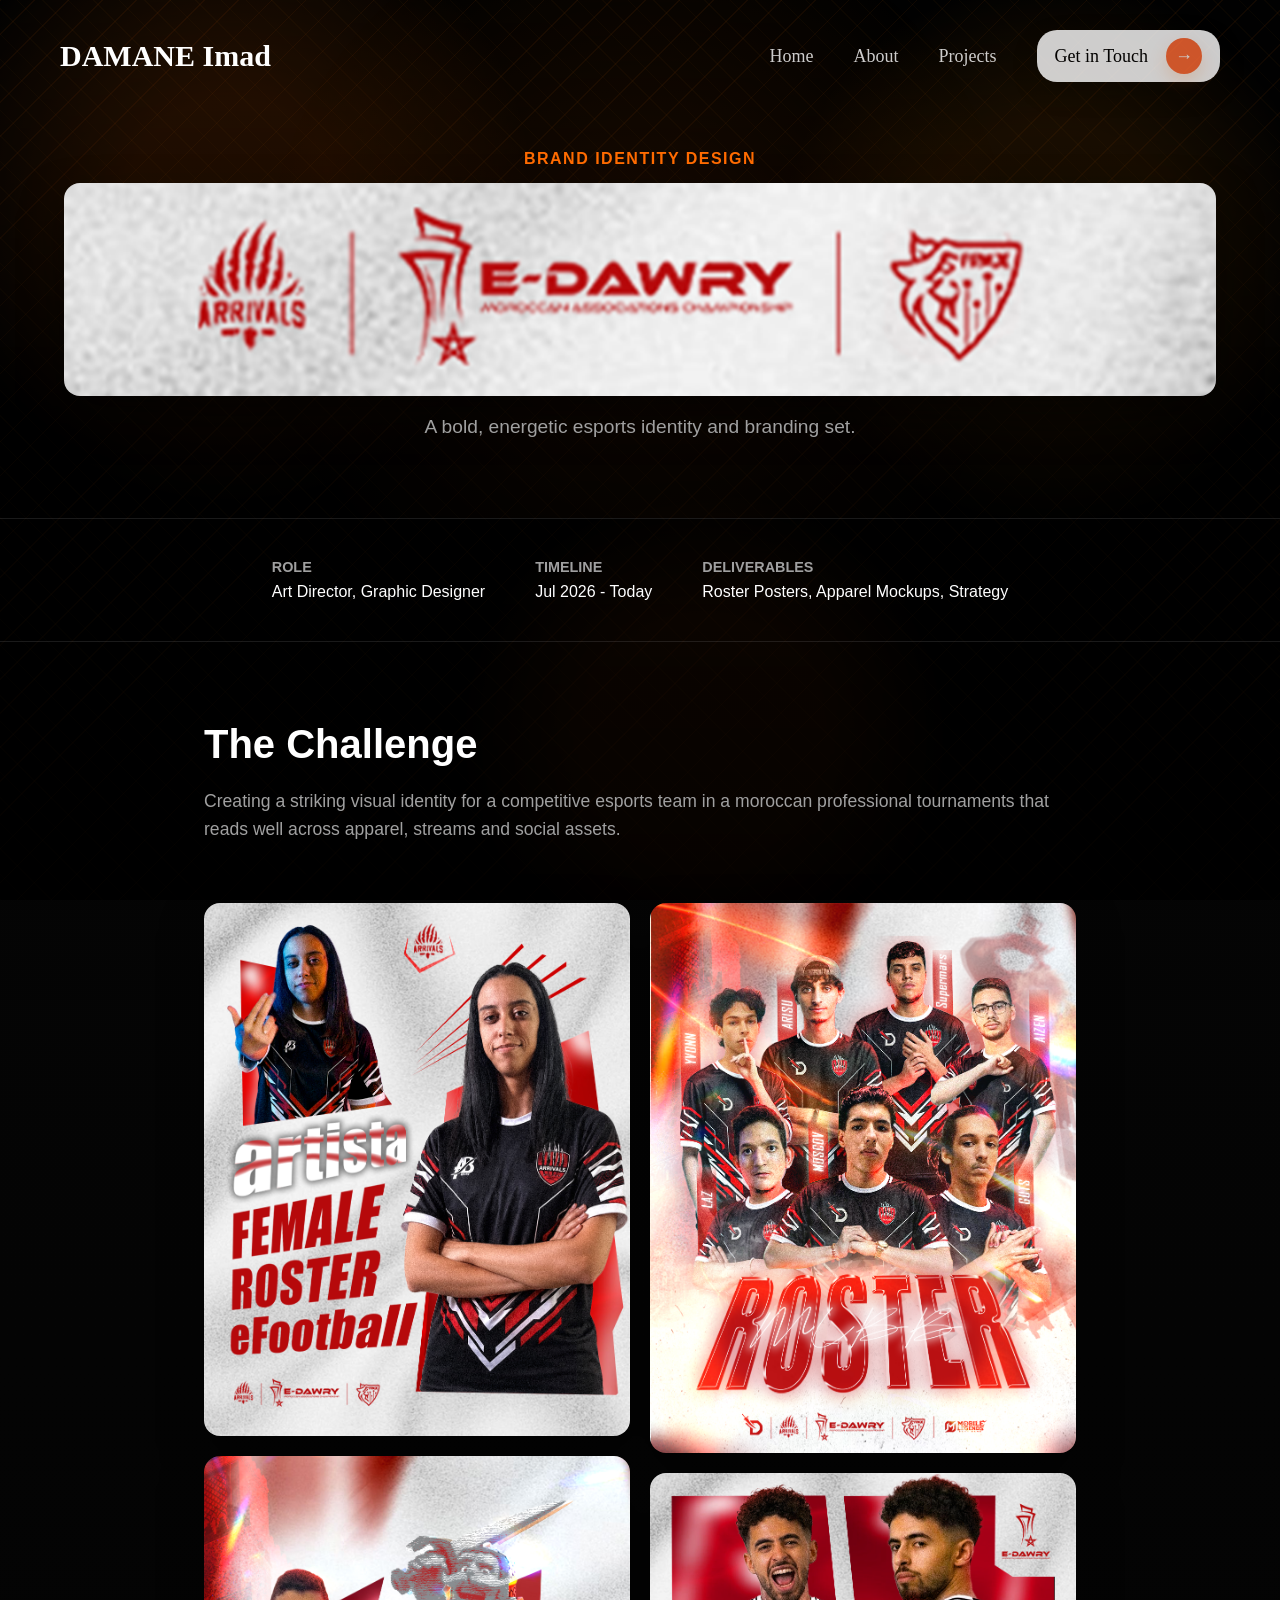
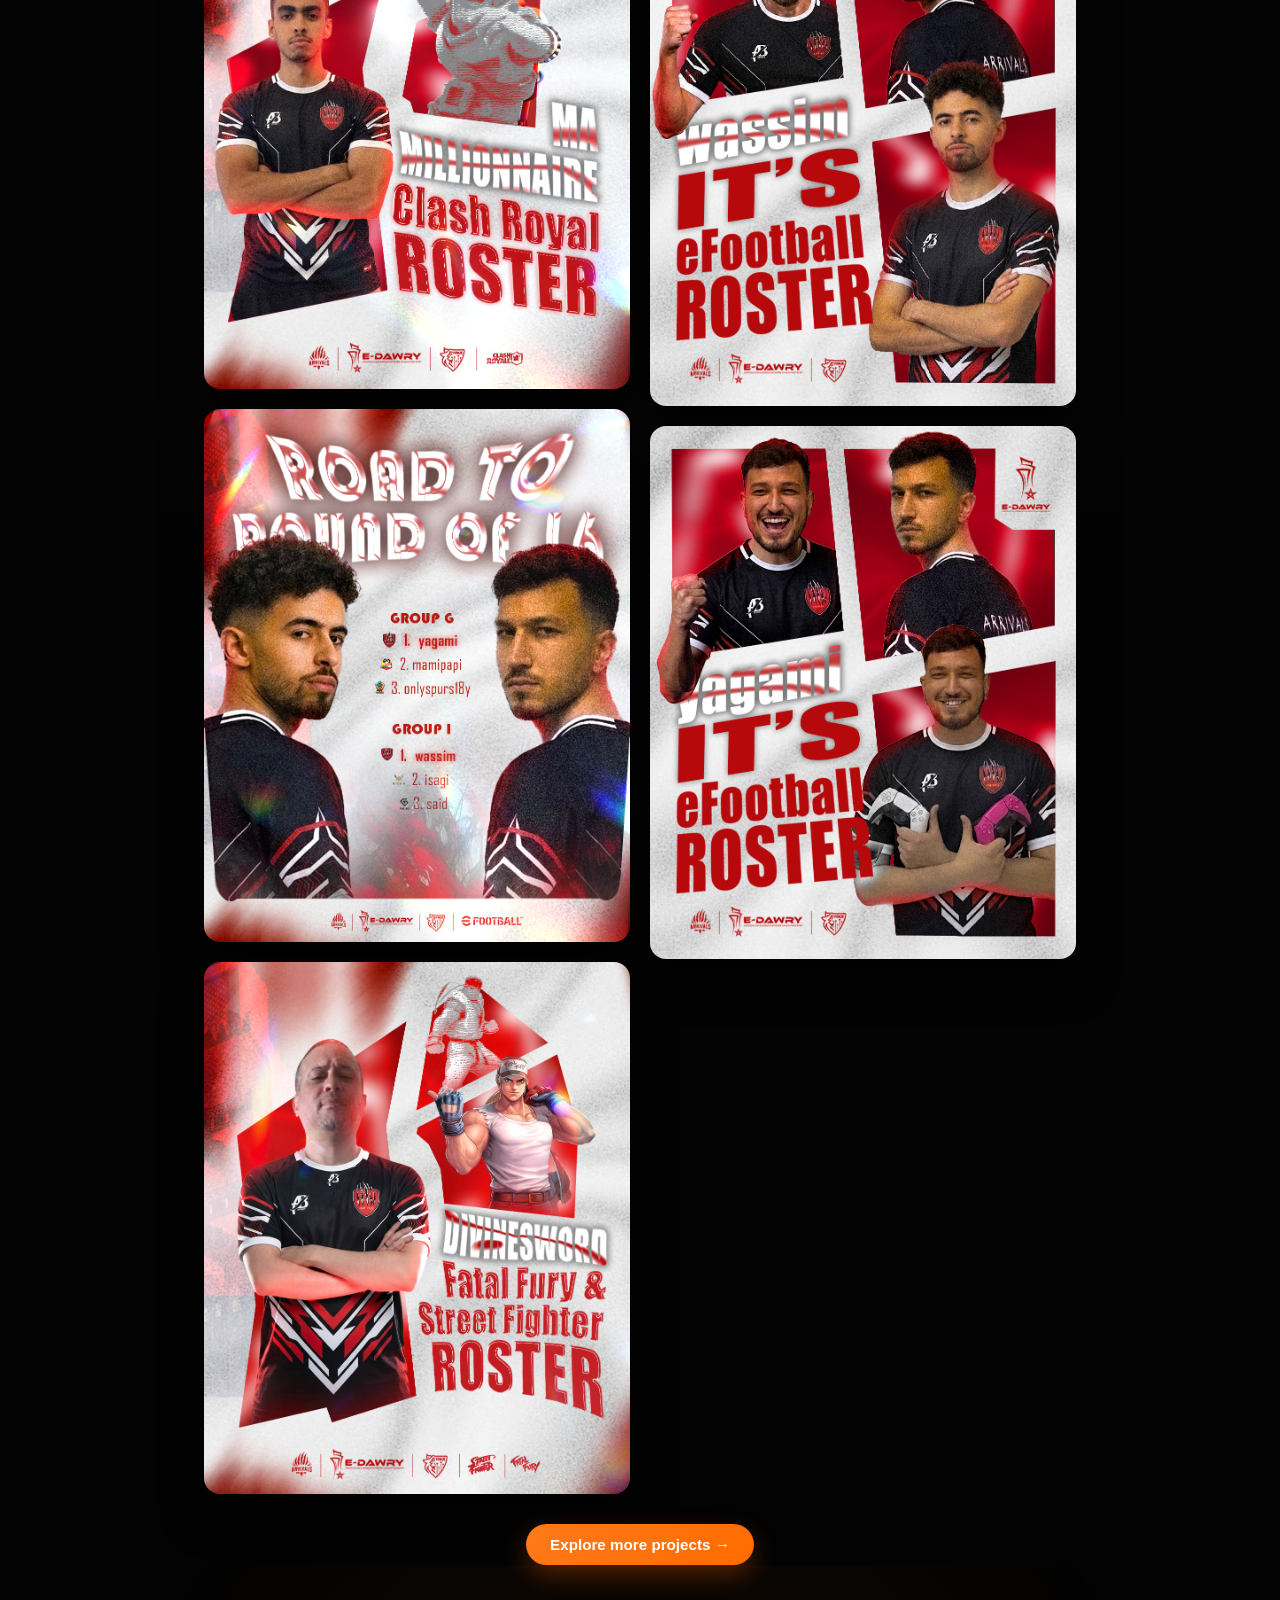
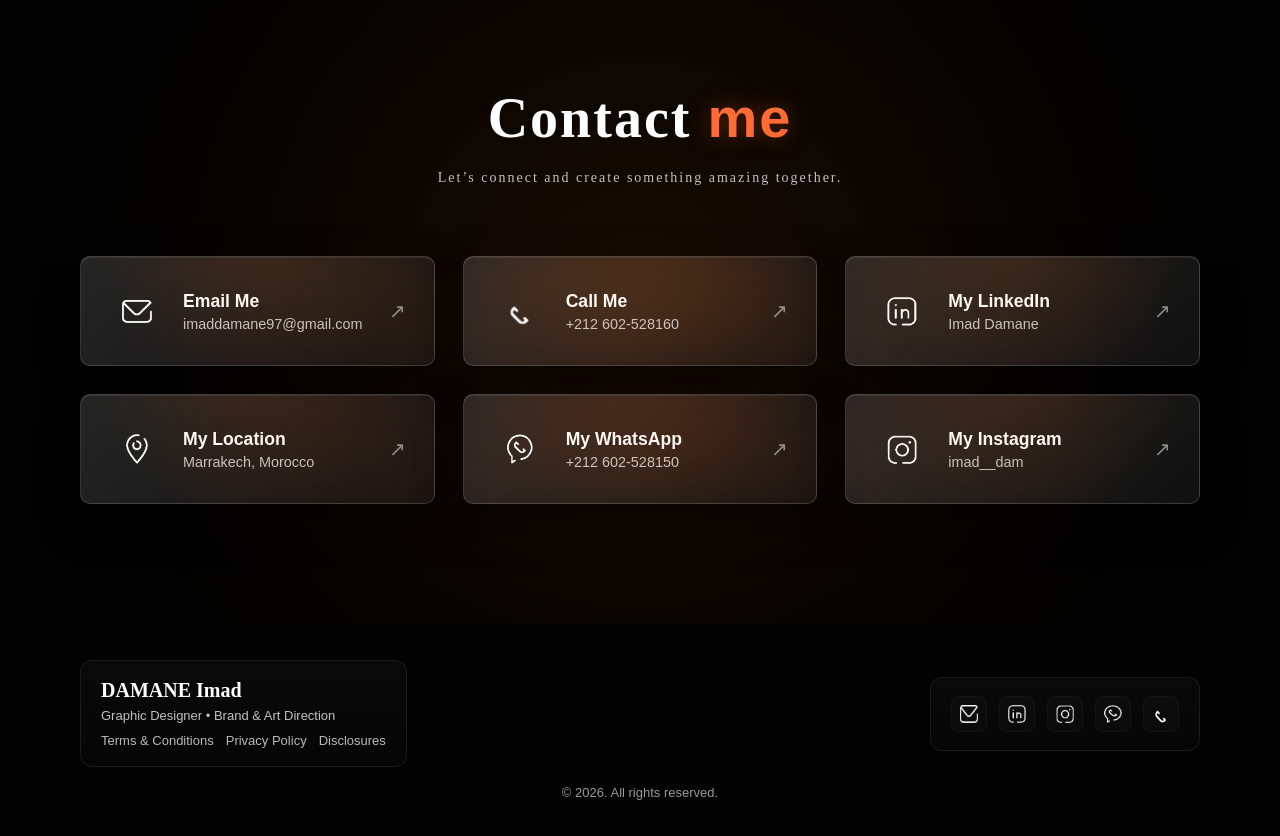
==== arrivals_page.html @ 2c5a3f67 "First commit" ====
<!DOCTYPE html>
<html lang="en">
<head>
    <meta charset="UTF-8">
    <meta name="viewport" content="width=device-width, initial-scale=1.0">
    <title>Arrivals | Portfolio</title>
    <link rel="stylesheet" href="style.css">
    <link rel="stylesheet" href="projects_style.css">
    <style>
        .hidden { display: none; }
        .image-grid-footer { text-align: center; margin-top: 24px; }
        .show-more-btn { display: none; margin: 0 auto; padding: 12px 20px; border-radius: 8px; background: var(--accent, #111); color: #fff; border: none; cursor: pointer; font-weight: 700; }
        .show-more-btn:focus { outline: 2px solid rgba(255,255,255,0.15); }
    </style>
</head>
<body class="project-page">

    <header>
        <h1>DAMANE Imad</h1>
        <nav>
            <ul>
                <li><a href="index.html">Home</a></li>
                <li><a href="index.html#about">About</a></li>
                <li><a href="index.html#projects">Projects</a></li>
                <li><a href="index.html#contact" class="btn-get">Get in Touch</a></li>
            </ul>
        </nav>
    </header>

    <section class="project-hero">
        <div class="glow-bg"></div>
        <div class="project-hero-content">
            <p class="accent-text">Brand Identity Design</p>
            <img src="images/prjcts heads/arrivals head.png" alt="Arrivals" class="project-img full-width project-hero-image">
            <p class="project-subtitle">A bold, energetic esports identity and branding set.</p>
    </section>

    <section class="project-details">
        <div class="detail-column">
            <h3>Role</h3>
            <p>Art Director, Graphic Designer</p>
        </div>
        <div class="detail-column">
            <h3>Timeline</h3>
            <p>Jul 2026 - Today</p>
        </div>
        <div class="detail-column">
            <h3>Deliverables</h3>
            <p>Roster Posters, Apparel Mockups, Strategy</p>
        </div>

    </section>

    <section class="project-showcase">
        <div class="showcase-text">
            <h2>The Challenge</h2>
            <p>Creating a striking visual identity for a competitive esports team in a moroccan professional tournaments that reads well across apparel, streams and social assets.</p>
        </div>

        <div class="image-grid">
            <img src="images/projects gallary/ARRIVALS gallary/artista arrivals (4).png" alt="Arrivals 1" class="project-img">
            <img src="images/projects gallary/ARRIVALS gallary/Clash Roya Arrivals (1).png" alt="Arrivals 2" class="project-img">
            <img src="images/projects gallary/ARRIVALS gallary/efootball r16.png" alt="Arrivals 3" class="project-img">
            <img src="images/projects gallary/ARRIVALS gallary/fatal & street arrivals (1).png" alt="Arrivals 4" class="project-img">
            <img src="images/projects gallary/ARRIVALS gallary/mlbb arrivals.png" alt="Arrivals 5" class="project-img">
            <img src="images/projects gallary/ARRIVALS gallary/wassim arrivals.png" alt="Arrivals 6" class="project-img">
            <img src="images/projects gallary/ARRIVALS gallary/yagami arrivals.png" alt="Arrivals 7" class="project-img">
        </div>

        <div class="image-grid-footer">
            <button id="show-more-btn" class="show-more-btn">Show more</button>
        </div>

        <script>
            document.addEventListener('DOMContentLoaded', function(){
                const grid = document.querySelector('.image-grid');
                if(!grid) return;
                const imgs = Array.from(grid.querySelectorAll('img'));
                const limit = 12;
                if(imgs.length <= limit) return;
                imgs.forEach((img, i)=>{ if(i >= limit) img.classList.add('hidden'); });
                const btn = document.getElementById('show-more-btn');
                if(!btn) return;
                btn.style.display = 'inline-block';
                btn.addEventListener('click', function(){
                    const hiddenImgs = imgs.slice(limit);
                    const isHidden = hiddenImgs[0] && hiddenImgs[0].classList.contains('hidden');
                    if(isHidden){ hiddenImgs.forEach(img=>img.classList.remove('hidden')); btn.textContent = 'Show less'; }
                    else { hiddenImgs.forEach(img=>img.classList.add('hidden')); btn.textContent = 'Show more'; grid.scrollIntoView({behavior:'smooth'}); }
                });
            });
        </script>

    </section>

    <section class="next-project">
        <p>Want to see more?</p>
        <a href="index.html#projects" class="next-project-link">Explore more projects &rarr;</a>
    </section>

    <section id="contact" class="contact-section">
        <div class="contact-header">
            <h1 class="contact-title">Contact <span class="contact-highlight">me</span></h1>
            <p class="contact-description">Let’s connect and create something amazing together.</p>
        </div>

        <div class="contact-container">
            <a href="mailto:imaddamane97@gmail.com" class="contact-card">
                <div class="contact-icon"><img src="images/contact icons/email icon.png" alt="email"></div>
                <div class="contact-info">
                    <h3>Email Me</h3>
                    <p>imaddamane97@gmail.com</p>
                </div>
                <div class="contact-arrow">↗</div>
            </a>

            <a href="tel:+212602528160" class="contact-card">
                <div class="contact-icon"><img src="images/contact icons/phone icon.png" alt="phone"></div>
                <div class="contact-info">
                    <h3>Call Me</h3>
                    <p>+212 602-528160</p>
                </div>
                <div class="contact-arrow">↗</div>
            </a>

            <a href="https://linkedin.com" class="contact-card">
                <div class="contact-icon"><img src="images/contact icons/linkedin icon.png" alt="linkedin"></div>
                <div class="contact-info">
                    <h3>My LinkedIn</h3>
                    <p>Imad Damane</p>
                </div>
                <div class="contact-arrow">↗</div>
            </a>

            <div class="contact-card">
                <div class="contact-icon"><img src="images/contact icons/location icon.png" alt="location"></div>
                <div class="contact-info">
                    <h3>My Location</h3>
                    <p>Marrakech, Morocco</p>
                </div>
                <div class="contact-arrow">↗</div>
            </div>

            <a href="https://wa.me/212602528150" class="contact-card">
                <div class="contact-icon"><img src="images/contact icons/whatsapp icon.png" alt="whatsapp"></div>
                <div class="contact-info">
                    <h3>My WhatsApp</h3>
                    <p>+212 602-528150</p>
                </div>
                <div class="contact-arrow">↗</div>
            </a>

            <a href="https://instagram.com/imad__dam" class="contact-card">
                <div class="contact-icon"><img src="images/contact icons/instagram icon.png" alt="instagram"></div>
                <div class="contact-info">
                    <h3>My Instagram</h3>
                    <p>imad__dam</p>
                </div>
                <div class="contact-arrow">↗</div>
            </a>
        </div>
    </section>

    <footer class="site-footer">
        <div class="footer-inner">
            <div class="footer-left">
                <h3 class="footer-brand">DAMANE Imad</h3>
                <p class="footer-desc">Graphic Designer • Brand & Art Direction</p>
                <div class="footer-links">
                    <a href="#">Terms &amp; Conditions</a>
                    <a href="#">Privacy Policy</a>
                    <a href="#">Disclosures</a>
                </div>
            </div>

            <div class="footer-right">
                <div class="footer-social">
                    <a href="mailto:imaddamane97@gmail.com"><img src="images/contact icons/email icon.png" alt="email"></a>
                    <a href="https://linkedin.com" aria-label="LinkedIn"><img src="images/contact icons/linkedin icon.png" alt="linkedin"></a>
                    <a href="https://instagram.com" aria-label="Instagram"><img src="images/contact icons/instagram icon.png" alt="instagram"></a>
                    <a href="https://wa.me/212602528150" aria-label="WhatsApp"><img src="images/contact icons/whatsapp icon.png" alt="whatsapp"></a>
                    <a href="tel:+212602528160" aria-label="Phone"><img src="images/contact icons/phone icon.png" alt="phone"></a>
                </div>
            </div>
        </div>

        <div class="footer-bottom">
            <p>&copy; 2026. All rights reserved.</p>
        </div>
    </footer>

</body>
</html>
---- style.css ----
* {
    margin: 0;
    padding: 0;
    box-sizing: border-box;
    font-family: 'Poppins', sans-serif;
}

:root {
    --card-width: 230px;
    --card-height: 340px;
    --carousel-perspective: 1200px;
    --accent-color: #ff6b35;
    --accent-orange: #ff6b00;
}

/* Background effects (enable by adding one class to <body>):
   - body.bg-effect-1  : Subtle glowing animated gradients
   - body.bg-effect-2  : Floating blurred color orbs
   - body.bg-effect-3  : Futuristic diagonal lines + texture + vignette
   These layers sit behind the content (negative z-index) and preserve image/text layout.
*/

/* Base: ensure background layers don't create scroll and sit behind content */
body.bg-effect-1,
body.bg-effect-2,
body.bg-effect-3 {
    overflow-x: hidden;
}

/* ---------- Effect 1: Subtle glowing animated gradients ---------- */
body.bg-effect-1::before {
    content: "";
    position: fixed;
    inset: 0;
    z-index: -1;
    pointer-events: none;
    background-image:
        radial-gradient(circle at 10% 20%, rgba(255,107,0,0.12) 0%, transparent 25%),
        radial-gradient(circle at 85% 75%, rgba(255,107,0,0.08) 0%, transparent 22%),
        linear-gradient(120deg, rgba(0,0,0,0.6), rgba(0,0,0,0.85));
    background-repeat: no-repeat;
    filter: blur(48px) saturate(1.05);
    mix-blend-mode: screen;
    opacity: 0.95;
    transform: translateZ(0);
    animation: bg-effect1-move 18s linear infinite;
}

@keyframes bg-effect1-move {
    0% { background-position: 0% 0%, 100% 100%, 0% 0%; }
    50% { background-position: 10% 5%, 90% 80%, 0% 0%; }
    100% { background-position: 0% 0%, 100% 100%, 0% 0%; }
}

/* ---------- Effect 2: Floating blurred orbs (soft, atmospheric) ---------- */
body.bg-effect-2::before {
    content: "";
    position: fixed;
    inset: -10% -5% -10% -5%;
    z-index: -1;
    pointer-events: none;
    background-image:
        radial-gradient(circle at 20% 30%, rgba(255,107,0,0.14) 0 12%, transparent 20%),
        radial-gradient(circle at 72% 28%, rgba(255,90,31,0.12) 0 14%, transparent 24%),
        radial-gradient(circle at 50% 78%, rgba(255,160,80,0.06) 0 18%, transparent 30%);
    background-repeat: no-repeat;
    filter: blur(60px) contrast(1.02);
    opacity: 0.95;
    transform: translateZ(0);
    animation: bg-effect2-orbit 16s ease-in-out infinite;
}

@keyframes bg-effect2-orbit {
    0% { transform: translate3d(0,0,0) scale(1); }
    50% { transform: translate3d(8px,-12px,0) scale(1.02); }
    100% { transform: translate3d(0,0,0) scale(1); }
}

/* ---------- Effect 3: Futuristic lines + subtle texture + vignette ---------- */
body.bg-effect-3::before {
    content: "";
    position: fixed;
    inset: 0;
    z-index: -1;
    pointer-events: none;
    background-image:
        repeating-linear-gradient(135deg, rgba(255,107,0,0.03) 0 1px, transparent 1px 24px),
        linear-gradient(180deg, rgba(0,0,0,0.6), rgba(0,0,0,0.85));
    background-size: auto, cover;
    mix-blend-mode: overlay;
    filter: blur(6px) contrast(0.95);
    opacity: 0.95;
}

body.bg-effect-3::after {
    content: "";
    position: fixed;
    inset: 0;
    z-index: -1;
    pointer-events: none;
    background-image: radial-gradient(ellipse at center, rgba(255,107,0,0.02) 0%, transparent 30%),
                      radial-gradient(ellipse at 10% 90%, rgba(255,90,31,0.02) 0%, transparent 18%);
    filter: blur(40px);
    opacity: 0.9;
}

/* Keep animations accessible: respect reduced motion */
@media (prefers-reduced-motion: reduce) {
    body.bg-effect-1::before,
    body.bg-effect-2::before {
        animation: none;
        transition: none;
    }
}

/* Ensure columns-based project gallery won't create horizontal scroll from background layers */
html, body { overscroll-behavior-x: none; }

body {
    background: #000;
    color: white;
    overflow-x: hidden;
}

body:not(.project-page) {
    position: relative;
    isolation: isolate;
}

body:not(.project-page)::before {
    content: "";
    position: fixed;
    inset: 0;
    z-index: -3;
    pointer-events: none;
    background:
        radial-gradient(circle at 16% 20%, rgba(255, 107, 0, 0.15) 0 6%, transparent 22%),
        radial-gradient(circle at 82% 24%, rgba(255, 140, 0, 0.10) 0 8%, transparent 20%),
        radial-gradient(circle at 54% 82%, rgba(255, 94, 0, 0.08) 0 10%, transparent 24%);
    filter: blur(3px);
    opacity: 0.9;
}

body:not(.project-page)::after {
    content: "";
    position: fixed;
    inset: 0;
    z-index: -2;
    pointer-events: none;
    background-image:
        linear-gradient(135deg, rgba(255, 107, 0, 0.05) 0 1px, transparent 1px 24px),
        linear-gradient(45deg, rgba(255, 142, 0, 0.03) 0 1px, transparent 1px 18px),
        repeating-linear-gradient(90deg, rgba(255, 107, 0, 0.035) 0 1px, transparent 1px 140px),
        repeating-linear-gradient(0deg, rgba(255, 142, 0, 0.025) 0 1px, transparent 1px 120px);
    background-size: 24px 24px, 18px 18px, 140px 100%, 100% 120px;
    mix-blend-mode: screen;
    opacity: 0.95;
}

/* Mobile blocker styles (only active on small screens) */
#mobile-blocker { display: none; }

@media (max-width: 768px) {
    #mobile-blocker {
        display: flex;
        position: fixed;
        inset: 0;
        /* mobile background uses provided image */
        background-image: url("images/mobile_background/mobile.jpg");
        background-size: cover;
        background-position: center;
        background-repeat: no-repeat;
        z-index: 9999;
        align-items: center;
        justify-content: center;
        padding: 24px;
    }

    #mobile-blocker .mobile-blocker-inner {
        text-align: center;
        color: #fff;
        max-width: 540px;
        width: 100%;
        padding: 28px;
        border-radius: 14px;
        box-shadow: 0 30px 80px rgba(0,0,0,0.6);
        background: radial-gradient(circle at top, rgba(255,106,0,0.06), rgba(255,106,0,0.02));
        border: 1px solid rgba(255,106,0,0.08);
    }

        /* Mobile overlay logo */
        .mobile-site-logo { font-family: 'Qurova Demo'; font-size: 2rem; margin: 0 0 10px; font-weight: 800; }
        .mobile-site-logo .logo-first { color: #fff; }
        .mobile-site-logo .logo-last { color: var(--accent-color); }

    #mobile-blocker-logo { width: 120px; height: auto; margin: 0 auto 18px; display:block; filter: drop-shadow(0 8px 20px rgba(255,106,0,0.12)); }
    #mobile-blocker h2 { color: var(--accent-color); font-size: 1.3rem; margin-bottom: 8px; text-shadow: 0 6px 18px rgba(0,0,0,0.6); }
    .mobile-sub { color: rgba(255,255,255,0.85); margin-bottom: 16px; }


    /* hide page content underneath (prevent scroll) */
    html, body { height: 100%; overflow: hidden; }
}

.box {
        width: auto;
        height: 500px;
        background-image: url("images/background_efct_img/gray\ shape.png");
        background-size: cover;
        rotate: 180deg;
    }

    .gray-back {
        position: absolute;
        bottom: 3280px;
        left: 0;
        width: 100%;
        z-index: -2;
    }

    .orange-back {
        position: absolute;
        top: 0;
        right: 0;
        width: 100%;
        z-index: -1;
        animation: moveBg 8s ease-in-out infinite alternate;
    }

    @keyframes moveBg {
        0% { transform: scale(1); }
        100% { transform: scale(1.05) translateY(-10px); }
    }

    header {
        position: absolute;
        top: 30px;
        left: 60px;
        right: 60px;
        display: flex;
        justify-content: space-between;
        align-items: center;
        z-index: 5;
    }

    @media (max-width: 480px) {
        header {
            position: static;
            padding: 18px 18px 0;
            width: 100%;
            justify-content: center;
            flex-direction: column;
            align-items: center;
            gap: 14px;
            text-align: center;
        }

        header h1 {
            font-size: 26px;
            margin: 0;
        }

        nav ul {
            justify-content: center;
            gap: 16px;
            flex-wrap: wrap;
        }

        .hero {
            padding: 28px 18px 60px;
            min-height: auto;
            text-align: center;
        }

        .hero-content {
            flex-direction: column;
            align-items: center;
            gap: 20px;
        }

        .left,
        .right {
            width: 100%;
            max-width: 100%;
            margin: 0;
        }

        .left h4 {
            font-size: 26px;
            margin-bottom: 12px;
        }

        .left h1 {
            font-size: 3.2rem;
            line-height: 1.1;
            margin-left: 0;
        }

        .right h3 {
            font-size: 1.35rem;
            line-height: 1.4;
            letter-spacing: 0.5px;
        }

        .right p {
            font-size: 0.95rem;
            line-height: 1.7;
            margin: 0 auto;
            max-width: 380px;
        }

        .services {
            flex-direction: column;
            align-items: center;
            justify-content: center;
            gap: 12px;
            margin: 28px auto 0;
            text-align: center;
        }

        .services div {
            width: 100%;
            max-width: 320px;
        }

        .trusted {
            flex-direction: column;
            align-items: center;
            justify-content: center;
            gap: 16px;
            margin: 30px auto 0;
            text-align: center;
        }

        .logos {
            justify-content: center;
            width: 100%;
            gap: 18px;
            flex-wrap: wrap;
        }

        .orange-back {
            width: 180%;
            max-width: none;
            left: -40%;
            right: auto;
            transform: translateX(-10%);
        }
    }

    header h1 {
        font-size: 30px;
        font-weight: 600;
        font-family: 'Qurova Demo';
    }

    nav ul {
        display: flex;
        list-style: none;
        gap: 40px;
        align-items: center;
    }

    nav a {
        text-decoration: none;
        color: white;
        font-size: 18px;
        opacity: 0.8;
        transition: 0.3s;
        font-family: 'Qurova Demo';
    }

    nav a:hover {
        opacity: 1;
        color: #ff6a00;
        text-shadow: #ffffff 0px 0 15px;
    }

    nav li:last-child a {
        background: white;
        color: black;
        padding: 8px 18px;
        border-radius: 20px;
        font-weight: 500;
    }

    .hero {
        padding: 180px 80px 100px 80px;
        min-height: 100vh;
        position: relative;
        z-index: 2;
    }

    .hero-content {
        display: flex;
        justify-content: space-between;
        align-items: center;
    }

    .left h4 {
        font-size: 60px;
        margin-bottom: 40px;
        font-family: 'Qurova Demo';
    }

    .left h1 {
        font-size: 120px;
        line-height: 95px;
        font-weight: 700;
        font-family: 'Qurova Demo';
        margin-left: 35px;
    }

    .left {
        opacity: 0.8;
        margin-top: 80px;
        margin-left: 25px;
    }

    .right {
        max-width: 500px;
        margin-right: 40px;
        margin-top: 115px;
    }

    .right h3 {
        font-size: 30px;
        margin-bottom: 20px;
        font-family: 'Qurova Demo';
        line-height: 40px;
        letter-spacing: 3px;
    }

    .right p {
        font-size: 14px;
        opacity: 0.8;
        font-family: 'Qurova Demo';
        line-height: 20px;
        letter-spacing: 2px;
    }

    .services {
        display: flex;
        font-family: 'Qurova Demo';
        justify-content: space-between;
        margin-top: 100px;
        margin-left: 120px;
        margin-right: 140px;
        font-size: 14px;
    }

    .services span {
        color: #ff6a00;
        font-weight: 600;
        margin-right: 8px;
    }

    .services p {
        opacity: 0.8;
        margin-top: 15px;
        font-family: 'Qurova Demo';
    }

    .trusted {
        display: flex;
        justify-content: space-between;
        margin-top: 65px;
        margin-right: 120px;
        margin-left: 120px;
        align-items: center;
        z-index: 3;
    }

    .trusted p {
        font-family: 'Qurova Demo';
        font-size: 16px;
        opacity: 0.8;
        line-height: 20px;
    }

    .logos {
        display: flex;
        gap: 60px;
        align-items: center;
    }

    .logos img {
        height: auto;
        max-height: 55px;
        display: block;
        transition: transform 200ms ease, opacity 200ms ease;
        opacity: 0.95;
    }

    .logos img.mille { max-height: 44px; }
    .logos img.sawtlook { max-height: 28px; opacity: 0.98; }
    .logos img.elm { max-height: 60 px; }

    .logos img:hover { transform: scale(1.06); opacity: 1; }

    .mini-about {
        display: flex;
        justify-content: space-between;
        align-items: flex-start;
        padding: 60px 80px;
        gap: 2rem;
    }

    .mini-about-left .mini-about-title {
        color: #ff6a00;
        font-size: 35px;
        line-height: 1.05;
    }

    .mini-about-left .mini-about-sub {
        margin-top: 12px;
        font-size: 48px;
        opacity: 0.9;
        letter-spacing: 2px;
    }

    .mini-about-right h3 {
        margin-bottom: 10px;
        font-size: 32px;
    }

    .mini-about-row {
        display: flex;
        align-items: center;
        justify-content: space-between;
        gap: 1rem;
        margin-top: 35px;
    }

    .mini-about-cta {
        margin: 0;
        opacity: 0.8;
        font-size: 16px;
        font-family: 'Qurova Demo';
        line-height: normal;
    }

    .btn-group { display: flex;
        gap: 0.8rem;
        font-family: 'Qurova Demo';
        text-decoration: none;
    }

    .btn {
        padding: 8px 18px;
        border-radius: 20px;
        font-weight: 550;
        text-decoration: none;
        color: white;
        background:#ff6a00;
    }

    .btn-get {
        display: inline-flex;
        align-items: center;
        gap: 12px;
        padding: 10px 18px;
        border-radius: 999px;
        background: #fff;
        color: #000;
        font-weight: 600;
        text-decoration: none;
        box-shadow: 0 10px 30px rgba(0,0,0,0.22);
        position: relative;
    }

    .btn-get:hover {
        transform: translateY(-2px);
    }

    .btn-get::after {
        content: '\2192';
        display: inline-flex;
        align-items: center;
        justify-content: center;
        width: 36px;
        height: 36px;
        border-radius: 50%;
        background: var(--accent-color);
        color: white;
        font-weight: 700;
        box-shadow: 0 8px 18px rgba(255,106,0,0.18);
        margin-left: 6px;
        flex: 0 0 36px;
    }

    .btn-get:hover::after {
        transform: translateX(3px);
    }

    @media (max-width: 420px) {
        .btn-get { padding: 8px 12px; font-size: 14px; }
        .btn-get::after { width: 30px; height: 30px; font-size: 14px; }
    }

    @media (max-width: 900px) {
        .mini-about { flex-direction: column; padding: 40px 20px; }
        .mini-about-row { flex-direction: column; align-items: flex-start; }
        .btn-group { width: 100%; }
    }

    .under-about {
        display: flex;
        margin-top: -75px;
        align-items: center;
        padding: 60px 80px;
        gap: 2rem;
    }

    .mini-about-img {
        width: 35%;
        border-radius: 10px;
        object-fit: cover;
    }

    .mini-about-img:not(:last-child) {
      margin-right: -40px;
    }

    .projects-header {
        text-align: center;
        font-size: 30px;
        color: #ffffff;
    }

    .projects-header-p {
        font-size: 14px;
        opacity: 0.8;
        font-family: 'Qurova Demo';
        line-height: 40px;
        letter-spacing: 2px;
    }

    .carousel-main-viewport {
        width: 100vw;
        height: 72vh;
        display: flex;
        justify-content: center;
        align-items: center;
        position: relative;
        overflow: hidden;
        mask-image: linear-gradient(to right, rgba(0,0,0,0) 0%, rgba(0,0,0,1) 2%, rgba(0,0,0,1) 98%, rgba(0,0,0,0) 100%);
        -webkit-mask-image: linear-gradient(to right, rgba(0,0,0,0) 0%, rgba(0,0,0,1) 2%, rgba(0,0,0,1) 98%, rgba(0,0,0,0) 100%);
    }

    .carousel-container {
        width: 100vw;
        height: 68vh;
        position: relative;
        display: flex;
        flex-direction: column;
        align-items: center;
        justify-content: center;
        perspective: var(--carousel-perspective);
    }

    .carousel-track-container {
        width: 100%;
        height: 100%;
        position: relative;
        display: flex;
        justify-content: center;
        align-items: center;
        transform-style: preserve-3d;
        z-index: 1;
    }

    .carousel-nav-buttons {
        position: absolute;
        width: 100%;
        display: flex;
        justify-content: space-between;
        align-items: center;
        padding: 0 40px;
        box-sizing: border-box;
        z-index: 10;
        pointer-events: none;
    }

    .carousel-nav-buttons { display: none !important; }

    .nav-btn {
        pointer-events: auto;
        background: rgba(0, 0, 0, 0.4);
        color: white;
        border: 2px solid rgba(255, 255, 255, 0.1);
        width: 50px;
        height: 50px;
        border-radius: 50%;
        font-size: 1.2rem;
        cursor: pointer;
        transition: all 0.4s ease;
        display: flex;
        justify-content: center;
        align-items: center;
        box-shadow: 0 4px 15px rgba(0,0,0,0.5);
    }

    .nav-btn:hover {
        background: rgba(255, 255, 255, 0.1);
        color: var(--accent-color);
        border-color: var(--accent-color);
        transform: scale(1.1);
        box-shadow: 0 4px 25px var(--accent-color);
    }

    .carousel-pagination {
        display: none !important;
        visibility: hidden;
        height: 0;
        margin: 0;
        padding: 0;
    }

    .pagination-tab {
        width: 25px;
        height: 4px;
        border-radius: 4px;
        background: rgba(255, 255, 255, 0.2);
        cursor: pointer;
        transition: all 0.4s cubic-bezier(0.23, 1, 0.32, 1);
    }

    .pagination-tab.active {
        width: 50px;
        background: var(--accent-color);
        box-shadow: 0 0 15px var(--accent-color);
    }

    .card-wrapper {
        position: absolute;
        display: flex;
        flex-direction: column;
        align-items: center;
        gap: 15px;
        transition: all 0.6s cubic-bezier(0.23, 1, 0.32, 1);
        transform-style: preserve-3d;
        cursor: pointer;
    }

    .carousel-title {
        font-size: 1.3rem;
        font-weight: 600;
        margin: 0;
        color: #fff;
        opacity: 0.25;
        transition: all 0.6s ease;
        text-transform: capitalize;
        white-space: nowrap;
    }

    .card-wrapper.center .carousel-title {
        color: var(--accent-color);
        font-weight: 700;
        opacity: 1;
        transform: scale(1.1);
    }

    .card {
        width: var(--card-width);
        height: var(--card-height);
        background-size: cover;
        background-position: center;
        border-radius: 15px;
        display: flex;
        justify-content: center;
        align-items: center;
        border: 2px solid #ff0000;
        box-shadow: 0 15px 50px rgba(91, 56, 36, 0.7);
        transition: box-shadow 0.6s ease, filter 0.6s ease;
        filter: brightness(1) grayscale(0);
    }

    .card { position: relative; overflow: hidden; }
    .discover-overlay {
        position: absolute;
        inset: 0;
        display: flex;
        align-items: flex-end;
        justify-content: center;
        pointer-events: none;
    }

    .discover-button {
        display: inline-flex;
        align-items: center;
        gap: 10px;
        background: linear-gradient(90deg, rgba(0,0,0,0.45), rgba(0,0,0,0.25));
        color: #fff;
        padding: 8px 14px;
        border-radius: 999px;
        margin-bottom: 18px;
        box-shadow: 0 8px 30px rgba(0,0,0,0.6), 0 0 18px rgba(255,90,31,0.06) inset;
        transform: translateY(8px);
        opacity: 0;
        transition: transform 0.36s cubic-bezier(0.2,0.9,0.2,1), opacity 0.36s ease, box-shadow 0.36s ease;
        pointer-events: auto;
    }

    .discover-button svg { flex: 0 0 auto; filter: drop-shadow(0 6px 14px rgba(0,0,0,0.45)); }
    .discover-button .discover-label { font-size: 13px; font-weight: 600; letter-spacing: 0.4px; text-transform: none; }

    .card-wrapper.center .discover-button,
    .card:hover .discover-button {
        opacity: 1;
        transform: translateY(0);
    }

    .card-wrapper.center .card {
        box-shadow:
            0 20px 60px color-mix(in srgb, var(--accent-color) 40%, transparent),
            inset 0 0 30px rgba(255,255,255,0.05);
    }

    .card-wrapper.center {
        z-index: 10;
    }

    @media (max-width: 768px) {
        body {
            overflow-x: hidden;
        }

        header {
            position: static;
            padding: 20px 20px 0;
            flex-direction: column;
            align-items: flex-start;
            gap: 12px;
        }

        header h1 {
            font-size: 24px;
        }

        nav ul {
            gap: 16px;
            flex-wrap: wrap;
        }

        nav a {
            font-size: 15px;
        }

        .hero {
            padding: 40px 20px 60px;
            min-height: auto;
        }

        .hero-content {
            flex-direction: column;
            align-items: flex-start;
            gap: 24px;
        }

        .left {
            margin: 0;
        }

        .left h4 {
            font-size: 28px;
            margin-bottom: 16px;
        }

        .left h1 {
            font-size: 3rem;
            line-height: 1.05;
            margin-left: 0;
        }

        .right {
            margin: 0;
            max-width: 100%;
        }

        .right h3 {
            font-size: 1.35rem;
            line-height: 1.4;
            letter-spacing: 1px;
        }

        .right p {
            font-size: 0.95rem;
            line-height: 1.7;
        }

        .services {
            flex-direction: column;
            margin: 40px 0 0;
            gap: 16px;
        }

        .trusted {
            flex-direction: column;
            align-items: flex-start;
            margin: 36px 20px 0;
            gap: 16px;
        }

        .logos {
            gap: 20px;
            flex-wrap: wrap;
        }

        .mini-about {
            flex-direction: column;
            padding: 40px 20px;
            gap: 1rem;
        }

        .mini-about-left .mini-about-title {
            font-size: 24px;
        }

        .mini-about-left .mini-about-sub {
            font-size: 28px;
        }

        .mini-about-row {
            flex-direction: column;
            align-items: flex-start;
        }

        .under-about {
            flex-direction: column;
            padding: 20px;
            margin-top: 0;
        }

        .mini-about-img {
            width: 100%;
            margin-right: 0;
            margin-bottom: 12px;
        }

        .mini-about-img:not(:last-child) {
            margin-right: 0;
        }

        :root {
            --card-width: 100%;
            --card-height: auto;
        }

        .carousel-main-viewport {
            width: 100%;
            max-width: 100%;
            height: auto;
            min-height: 360px;
            padding: 0 6px;
            overflow: hidden;
        }

        .carousel-container {
            width: 100%;
            max-width: 100%;
            height: 420px;
        }

        .carousel-track-container {
            width: 100%;
            max-width: 100%;
        }

        .card-wrapper {
            width: min(82vw, 280px);
            max-width: 90vw;
            box-sizing: border-box;
        }

        .carousel-title {
            font-size: 1rem;
        }

        .carousel-nav-buttons {
            padding: 0 10px;
        }

        .nav-btn {
            width: 40px;
            height: 40px;
            font-size: 1rem;
        }

        .card-wrapper {
            width: min(82vw, 280px);
            max-width: 100%;
            box-sizing: border-box;
        }

        .card {
            width: 100% !important;
            max-width: 100%;
            min-height: 220px;
            height: auto;
            box-sizing: border-box;
        }

        .testimonial-section {
            padding: 60px 0;
        }

        .testimonial-section .testimonial-track {
            flex-direction: column;
            gap: 16px;
        }

        .testimonial-section .testimonial-card {
            flex: 1 1 auto;
            width: 100%;
            max-width: 100%;
            min-height: 300px;
            padding: 22px;
            box-sizing: border-box;
        }

        .testimonial-section .testimonial-quote {
            font-size: 58px;
        }

        .contact-section {
            padding: 80px 20px;
            box-sizing: border-box;
        }

        .contact-container {
            grid-template-columns: 1fr;
            width: 100%;
        }

        .contact-card {
            width: 100%;
            max-width: 100%;
            box-sizing: border-box;
        }

        .contact-title {
            font-size: 2.5rem;
        }

        .site-footer {
            padding: 28px 20px;
        }

        .site-footer .footer-inner {
            flex-direction: column;
            align-items: stretch;
        }

        .footer-right {
            align-items: flex-start;
        }

        .hero {
            padding: 28px 18px 50px;
            text-align: center;
            overflow: hidden;
        }

        .hero-content {
            flex-direction: column;
            align-items: center;
            text-align: center;
            gap: 22px;
        }

        .left,
        .right {
            width: 100%;
            max-width: 100%;
            margin: 0;
        }

        .left h4,
        .left h1,
        .right h3,
        .right p {
            margin-left: 0;
            text-align: center;
        }

        .services {
            flex-direction: column;
            align-items: center;
            justify-content: center;
            margin: 36px auto 0;
            gap: 14px;
            text-align: center;
        }

        .services div {
            width: 100%;
            max-width: 320px;
        }

        .trusted {
            flex-direction: column;
            align-items: center;
            justify-content: center;
            margin: 40px auto 0;
            gap: 18px;
            text-align: center;
        }

        .logos {
            justify-content: center;
            width: 100%;
            gap: 18px;
            flex-wrap: wrap;
        }

        .orange-back {
            width: 160%;
            max-width: none;
            left: -30%;
            right: auto;
            transform: translateX(-5%);
        }
    }

    @media (max-width: 480px) {
        header {
            padding: 16px 16px 0;
        }

        .hero {
            padding: 28px 16px 48px;
        }

        .left h4 {
            font-size: 24px;
        }

        .left h1 {
            font-size: 2.4rem;
        }

        .services,
        .trusted,
        .mini-about,
        .under-about,
        .contact-section,
        .site-footer {
            padding-left: 16px;
            padding-right: 16px;
        }

        .btn-get {
            padding: 8px 12px;
            font-size: 14px;
        }

        .btn-get::after {
            width: 30px;
            height: 30px;
            font-size: 14px;
        }
    }

    .reviews-header {
        text-align: center;
        margin-top: 90px;
    }

    .reviews-header .reviews-title {
        font-size: 3.5rem;
        color: #ff5100;
        box-shadow: #ff6a00;
    }

    .reviews-header .reviews-p {
        font-size: 12px;
        opacity: 0.8;
        font-family: 'Qurova Demo';
        line-height: 40px;
        letter-spacing: 2px;
    }

    .testimonial-section {
      position: relative;
      overflow: hidden;
      padding: 80px 0;
    }

    .testimonial-section .testimonial-container {
      max-width: 1200px;
      margin: 0 auto;
      padding: 0 20px;
      overflow: hidden;
      cursor: grab;
      user-select: none;
      touch-action: pan-y;
    }

    .testimonial-section .testimonial-container:active {
      cursor: grabbing;
    }

    .testimonial-section .testimonial-track {
      display: flex;
      align-items: stretch;
      gap: 24px;
      padding: 18px 6px;
      will-change: transform;
      transform: translateX(0);
      transition: transform 0.22s ease;
    }

    .testimonial-section .testimonial-card {
      flex: 0 0 min(360px, 82vw);
      min-height: 320px;
      position: relative;
      padding: 28px;
      border-radius: 28px;
      color: #fff;
      overflow: hidden;

      background: linear-gradient(135deg, rgba(255, 255, 255, 0.14), rgba(255, 255, 255, 0.06));
      border: 1px solid rgba(255, 255, 255, 0.16);
      box-shadow:
        0 18px 45px rgba(0, 0, 0, 0.28),
        inset 0 1px 0 rgba(255, 255, 255, 0.08);

      backdrop-filter: blur(22px);
      -webkit-backdrop-filter: blur(22px);

      opacity: 0.45;
      transform: scale(0.92);
      transition:
        transform 0.45s cubic-bezier(0.23, 1, 0.32, 1),
        opacity 0.45s ease,
        box-shadow 0.45s ease,
        border-color 0.45s ease,
        filter 0.45s ease;
    }

    .testimonial-section .testimonial-card::before {
      content: "";
      position: absolute;
      inset: 0;
      background: linear-gradient(135deg, rgba(255, 255, 255, 0.12), rgba(255, 255, 255, 0.02));
      pointer-events: none;
    }

    .testimonial-section .testimonial-card::after {
      content: "";
      position: absolute;
      inset: -40% -20%;
      background: radial-gradient(circle at top, rgba(255, 106, 0, 0.18), transparent 55%);
      pointer-events: none;
      opacity: 0.9;
    }

    .testimonial-section .testimonial-card-active {
      opacity: 1;
      transform: scale(1);
      border-color: rgba(255, 106, 0, 0.45);
      box-shadow:
        0 25px 70px rgba(0, 0, 0, 0.42),
        0 0 0 1px rgba(255, 106, 0, 0.12),
        0 0 40px rgba(255, 106, 0, 0.22),
        inset 0 1px 0 rgba(255, 255, 255, 0.1);
      filter: saturate(1.05);
    }

    .testimonial-section .testimonial-quote {
      font-size: 68px;
      line-height: 1;
      color: rgba(255, 255, 255, 0.28);
      margin-bottom: 8px;
      position: relative;
      z-index: 1;
    }

    .testimonial-section .testimonial-header {
      display: flex;
      align-items: center;
      gap: 14px;
      margin-bottom: 18px;
      position: relative;
      z-index: 1;
    }

    .testimonial-section .testimonial-avatar {
      width: 58px;
      height: 58px;
      border-radius: 50%;
      flex: 0 0 58px;
      border: 1px solid rgba(255, 255, 255, 0.22);
      box-shadow: inset 0 1px 0 rgba(255, 255, 255, 0.12);
      background-size: cover;
      background-position: center;
    }

    .testimonial-section .avatar-1 { background-image: url("images/recomendations_pfp/hiba.jpg"); }
    .testimonial-section .avatar-2 { background-image: url("images/recomendations_pfp/malasombra and mohammed fj.jpg"); }
    .testimonial-section .avatar-3 { background-image: url("images/recomendations_pfp/fouad oubla.jpeg"); }
    .testimonial-section .avatar-4 { background-image: url("images/recomendations_pfp/malasombra and mohammed fj.jpg"); }

    .testimonial-section .testimonial-name {
      font-size: 1.08rem;
      font-weight: 700;
      margin: 0 0 4px;
      letter-spacing: 0.2px;
    }

    .testimonial-section .testimonial-role {
      margin: 0;
      font-size: 0.9rem;
      color: rgba(255, 255, 255, 0.72);
    }

    .testimonial-section .testimonial-text {
      position: relative;
      z-index: 1;
      font-size: 0.98rem;
      line-height: 1.7;
      color: rgba(255, 255, 255, 0.9);
    }

    .testimonial-section .testimonial-text {
        max-height: 108px;
        overflow: hidden;
        position: relative;
    }

    .testimonial-section .testimonial-text::after {
        content: "";
        position: absolute;
        left: 0;
        right: 0;
        bottom: 0;
        height: 36px;
        background: linear-gradient(180deg, rgba(255,255,255,0) 0%, rgba(0,0,0,0.35) 100%);
        pointer-events: none;
    }

    .testimonial-section .testimonial-card.expanded .testimonial-text { max-height: 2000px; }
    .testimonial-section .testimonial-card.expanded .testimonial-text::after { display: none; }

    .testimonial-toggle {
        margin-top: 12px;
        background: transparent;
        border: none;
        color: #ffd6a8;
        font-weight: 700;
        cursor: pointer;
        padding: 6px 0;
    }
    .testimonial-toggle:focus { outline: 2px solid rgba(255,166,0,0.32); outline-offset: 3px; }

    .testimonial-section .testimonial-card-active .testimonial-name {
      color: #fff;
      text-shadow: 0 0 18px rgba(255, 106, 0, 0.18);
    }

    .testimonial-section .testimonial-card-active .testimonial-role { color: rgba(255, 255, 255, 0.82); }

    @media (max-width: 768px) {
      .testimonial-section { padding: 60px 0; }
      .testimonial-section .testimonial-card { flex-basis: 84vw; min-height: 300px; padding: 22px; }
      .testimonial-section .testimonial-quote { font-size: 58px; }
    }

    .testimonial-container {
      position: relative;
      overflow: hidden;
      -webkit-mask-image: linear-gradient(
        to right,
        transparent 0%,
        black 15%,
        black 85%,
        transparent 100%
      );
      mask-image: linear-gradient(
        to right,
        transparent 0%,
        black 15%,
        black 85%,
        transparent 100%
      );
    }

    .carousel-button { padding: 8px 18px; font-family: 'Qurova Demo'; border-radius: 20px; text-decoration: none; color: rgb(0, 0, 0); background:#ff4400; }
    .carousel-button-reviews { text-align: center; margin-top: -50px; }

    .contact-section { padding: 120px 80px; position: relative; overflow: hidden; }
    .contact-section::before { content: ""; position: absolute; inset: -30% -10%; background: radial-gradient(circle at center, rgba(255,106,0,0.08), transparent 60%); pointer-events: none; z-index: 0; }

    .contact-header { text-align: center; margin-bottom: 70px; position: relative; z-index: 1; }
    .contact-title { font-size: 3.5rem; font-family: 'Qurova Demo'; letter-spacing: 2px; }
    .contact-highlight { color: var(--accent-color); text-shadow: 0 0 25px rgba(255,106,0,0.35); }
    .contact-description { margin-top: 20px; font-size: 14px; opacity: 0.75; letter-spacing: 2px; font-family: 'Qurova Demo'; }

    .contact-container { display: grid; grid-template-columns: repeat(auto-fit, minmax(280px, 1fr)); gap: 28px; max-width: 1200px; margin: 0 auto; position: relative; z-index: 1; }

    .contact-card { position: relative; display: flex; align-items: center; gap: 18px; padding: 26px 28px; border-radius: 10px; text-decoration: none; color: #fff; overflow: hidden; background: linear-gradient(135deg, rgba(255,255,255,0.14), rgba(255,255,255,0.06)); border: 1px solid rgba(255,255,255,0.15); backdrop-filter: blur(22px); -webkit-backdrop-filter: blur(22px); box-shadow: 0 18px 45px rgba(0,0,0,0.35), inset 0 1px 0 rgba(255,255,255,0.08); transition: transform 0.45s cubic-bezier(0.23, 1, 0.32, 1), box-shadow 0.45s ease, border-color 0.45s ease; }

    .contact-card::after { content: ""; position: absolute; inset: -40% -20%; background: radial-gradient(circle at top, rgba(255,106,0,0.18), transparent 55%); pointer-events: none; opacity: 0.7; }

    .contact-card:hover { transform: translateY(-8px) scale(1.02); border-color: rgba(255,106,0,0.45); box-shadow: 0 25px 70px rgba(0,0,0,0.45), 0 0 0 1px rgba(255,106,0,0.15), 0 0 40px rgba(255,106,0,0.25); }

    .contact-icon { width: 56px; height: 56px; display: flex; align-items: center; justify-content: center; }
    .contact-icon img { width: 30px; height: 30px; object-fit: contain; }

    .contact-info h3 { margin: 0 0 4px; font-size: 1.1rem; font-weight: 700; }
    .contact-info p { margin: 0; font-size: 0.9rem; opacity: 0.75; }

    .contact-arrow { margin-left: auto; font-size: 20px; opacity: 0.5; transition: transform 0.4s ease, opacity 0.4s ease; }
    .contact-card:hover .contact-arrow { transform: translateX(6px); opacity: 1; }

    @media (max-width: 768px) { .contact-section { padding: 80px 20px; } .contact-title { font-size: 2.5rem; } }

    .project-gallery { padding: 40px 60px; }
    .project-carousel { display:flex; align-items:center; gap:12px; }
    .pc-btn { background: rgba(255,255,255,0.06); color: #fff; border: none; width:46px; height:46px; border-radius:50%; cursor:pointer; display:inline-flex; align-items:center; justify-content:center; font-size:26px; transition: transform 0.18s ease, background 0.18s ease; }
    .pc-btn:hover { transform: translateY(-3px); background: rgba(255,255,255,0.09); }
    .pc-viewport { overflow: hidden; flex:1 1 auto; }
    .pc-track { display:flex; gap:16px; will-change: transform; transition: transform 0.45s cubic-bezier(0.22,1,0.36,1); }
    .pc-item { flex: 0 0 calc(40% - 12px); min-width: 220px; border-radius: 12px; overflow: hidden; box-shadow: 0 18px 50px rgba(0,0,0,0.45); background: #111; }
    .pc-item img { width:100%; height:100%; object-fit:cover; display:block; }

    @media (max-width: 900px) { .pc-item { flex: 0 0 calc(70% - 12px); min-width: 220px; } }
    @media (max-width: 480px) { .pc-btn { width:40px; height:40px; font-size:20px; } }

    .site-footer { padding: 36px 80px; color: #fff; position: relative; z-index: 3; }
    .site-footer .footer-inner { max-width: 1200px; margin: 0 auto 18px auto; display: flex; justify-content: space-between; align-items: center; gap: 20px; }
    .site-footer .footer-left, .site-footer .footer-right { backdrop-filter: blur(14px); -webkit-backdrop-filter: blur(14px); background: linear-gradient(180deg, rgba(255,255,255,0.03), rgba(255,255,255,0.02)); border: 1px solid rgba(255,255,255,0.08); padding: 18px 20px; border-radius: 12px; }
    .footer-brand { font-family: 'Qurova Demo'; font-size: 20px; color: #fff; margin-bottom: 6px; }
    .footer-desc { opacity: 0.75; font-size: 13px; margin-bottom: 10px; }
    .footer-links { display: flex; gap: 12px; flex-wrap: wrap; }
    .footer-links a { color: rgba(255,255,255,0.72); text-decoration: none; font-size: 13px; transition: color 0.2s ease, text-shadow 0.2s ease; }
    .footer-links a:hover { color: var(--accent-color); text-shadow: 0 0 12px rgba(255,106,0,0.12); }
    .footer-right { display: flex; flex-direction: column; gap: 12px; align-items: flex-end; }
    .footer-contact { display: flex; gap: 12px; align-items: center; }
    .footer-contact img { width: 22px; height: 22px; opacity: 0.95; }
    .footer-contact a { color: rgba(255,255,255,0.9); text-decoration: none; font-size: 14px; }
    .footer-social { display: flex; gap: 12px; align-items: center; }
    .footer-social a { display: inline-flex; width: 36px; height: 36px; align-items: center; justify-content: center; border-radius: 8px; background: rgba(255,255,255,0.02); border: 1px solid rgba(255,255,255,0.03); transition: transform 0.18s ease, box-shadow 0.18s ease; }
    .footer-social img { width: 18px; height: 18px; display: block; }
    .footer-social a:hover { transform: translateY(-4px); box-shadow: 0 10px 30px rgba(255,106,0,0.08); }
    .footer-bottom { text-align: center; opacity: 0.6; font-size: 13px; }
    @media (max-width: 860px) { .site-footer { padding: 28px 20px; } .site-footer .footer-inner { flex-direction: column; align-items: stretch; } .footer-right { align-items: flex-start; } }




    /* Hero Section with the signature blurry glow */
.project-hero {
    position: relative;
    padding: 150px 5% 80px;
    text-align: center;
    overflow: hidden;
}

.glow-bg {
    position: absolute;
    top: -20%;
    left: 50%;
    transform: translateX(-50%);
    width: 60vw;
    height: 60vw;
    background: radial-gradient(circle, rgba(255,107,0,0.15) 0%, rgba(0,0,0,0) 70%);
    z-index: -1;
    pointer-events: none;
}

.accent-text {
    color: var(--accent-orange);
    font-weight: 600;
    text-transform: uppercase;
    letter-spacing: 1.5px;
    margin-bottom: 15px;
}

.project-title {
    font-size: 4rem;
    font-weight: 800;
    margin-bottom: 20px;
    letter-spacing: -1px;
}

.project-subtitle {
    color: var(--text-muted);
    font-size: 1.2rem;
    max-width: 600px;
    margin: 0 auto;
}

/* Quick Details Grid */
.project-details {
    display: flex;
    justify-content: center;
    gap: 50px;
    padding: 40px 5%;
    border-top: 1px solid rgba(255, 255, 255, 0.1);
    border-bottom: 1px solid rgba(255, 255, 255, 0.1);
    margin-bottom: 80px;
}

.detail-column h3 {
    color: var(--text-muted);
    font-size: 0.9rem;
    text-transform: uppercase;
    margin-bottom: 8px;
}

/* Showcase Section */
.project-showcase {
    max-width: 1000px;
    margin: 0 auto;
    padding: 0 5%;
}

.showcase-text {
    margin-bottom: 60px;
}

.showcase-text h2 {
    font-size: 2.5rem;
    margin-bottom: 20px;
}

.showcase-text p {
    color: var(--text-muted);
    line-height: 1.6;
    font-size: 1.1rem;
}

.project-img {
    width: 100%;
    height: auto; /* preserve original aspect ratio, do not crop */
    border-radius: 16px;
    margin: 0 0 20px 0; /* match column-gap exactly */
    box-shadow: 0 20px 40px rgba(0,0,0,0.5);
    transition: transform 0.3s ease;
    display: block;
    break-inside: avoid; /* avoid breaking images between columns */
    -webkit-column-break-inside: avoid;
    page-break-inside: avoid;
}

.project-img:hover {
    transform: scale(1.01);
}

.image-grid {
    /* Use CSS columns for masonry-like layout so images keep their natural heights */
    column-count: 2;
    -webkit-column-count: 2;
    column-gap: 20px;
    -webkit-column-gap: 20px;
}

/* Next Project Footer */
.next-project {
    text-align: center;
    padding: 100px 5%;
}

.next-project p {
    color: var(--text-muted);
    margin-bottom: 10px;
}

.next-project-link {
    font-size: 2.5rem;
    font-weight: 700;
    color: var(--text-light);
    text-decoration: none;
    transition: color 0.3s ease;
}

.next-project-link:hover {
    color: var(--accent-orange);
}

/* Mobile Responsiveness */
@media (max-width: 768px) {
    .project-title { font-size: 2.5rem; }
    .project-details { flex-direction: column; text-align: center; gap: 20px; }
    .image-grid { column-count: 1; -webkit-column-count: 1; }
    .next-project-link { font-size: 1.8rem; }
}



/* --- Project Page Specific Styles --- */

:root {
    --bg-dark: #050505;
    --accent-orange: #ff6b00; /* Match your exact orange */
    --text-light: #f4f4f4;
    --text-muted: #a0a0a0;
}

body.project-page {
    background-color: var(--bg-dark);
    color: var(--text-light);
    font-family: 'Your-Sans-Serif-Font', sans-serif;
}

header {
        position: absolute;
        top: 30px;
        left: 60px;
        right: 60px;
        display: flex;
        justify-content: space-between;
        align-items: center;
        z-index: 5;
    }

    header h1 {
        font-size: 30px;
        font-weight: 600;
        font-family: 'Qurova Demo';
    }

    nav ul {
        display: flex;
        list-style: none;
        gap: 40px;
        align-items: center;
    }

    nav a {
        text-decoration: none;
        color: white;
        font-size: 18px;
        opacity: 0.8;
        transition: 0.3s;
        font-family: 'Qurova Demo';
    }

    nav a:hover {
        opacity: 1;
        color: #ff6a00;
        text-shadow: #ffffff 0px 0 15px;
    }

    nav li:last-child a {
        background: white;
        color: black;
        padding: 8px 18px;
        border-radius: 20px;
        font-weight: 500;
    }

/* Hero Section with the signature blurry glow */
.project-hero {
    position: relative;
    padding: 150px 5% 80px;
    text-align: center;
    overflow: hidden;
}

.glow-bg {
    position: absolute;
    top: -20%;
    left: 50%;
    transform: translateX(-50%);
    width: 60vw;
    height: 60vw;
    background: radial-gradient(circle, rgba(255,107,0,0.15) 0%, rgba(0,0,0,0) 70%);
    z-index: -1;
    pointer-events: none;
}

.accent-text {
    color: var(--accent-orange);
    font-weight: 600;
    text-transform: uppercase;
    letter-spacing: 1.5px;
    margin-bottom: 15px;
}

.project-title {
    font-size: 4rem;
    font-weight: 800;
    margin-bottom: 20px;
    letter-spacing: -1px;
}

.project-subtitle {
    color: var(--text-muted);
    font-size: 1.2rem;
    max-width: 600px;
    margin: 0 auto;
}

/* Quick Details Grid */
.project-details {
    display: flex;
    justify-content: center;
    gap: 50px;
    padding: 40px 5%;
    border-top: 1px solid rgba(255, 255, 255, 0.1);
    border-bottom: 1px solid rgba(255, 255, 255, 0.1);
    margin-bottom: 80px;
}

.detail-column h3 {
    color: var(--text-muted);
    font-size: 0.9rem;
    text-transform: uppercase;
    margin-bottom: 8px;
}

/* Showcase Section */
.project-showcase {
    max-width: 1000px;
    margin: 0 auto;
    padding: 0 5%;
}

.showcase-text {
    margin-bottom: 60px;
}

.showcase-text h2 {
    font-size: 2.5rem;
    margin-bottom: 20px;
}

.showcase-text p {
    color: var(--text-muted);
    line-height: 1.6;
    font-size: 1.1rem;
}

.project-img {
    width: 100%;
    height: auto; /* keep original aspect ratio */
    border-radius: 16px;
    margin: 0 0 20px 0; /* match the column gap */
    box-shadow: 0 20px 40px rgba(0,0,0,0.5);
    transition: transform 0.3s ease;
    display: block;
    break-inside: avoid;
    -webkit-column-break-inside: avoid;
    page-break-inside: avoid;
}

.project-img:hover {
    transform: scale(1.01);
}

.image-grid {
    column-count: 2;
    -webkit-column-count: 2;
    column-gap: 20px;
    -webkit-column-gap: 20px;
}

/* Next Project Footer */
.next-project {
    text-align: center;
    padding: 0;
    margin: 30px auto 0;
    max-width: 100%;
    display: flex;
    align-items: center;
    justify-content: center;
}

.next-project p {
    color: var(--text-light);
    margin: 0;
    font-size: 0.95rem;
    font-weight: 600;
    display: none;
}

.next-project-link {
    display: inline-flex;
    align-items: center;
    justify-content: center;
    padding: 12px 24px;
    border-radius: 999px;
    background: linear-gradient(135deg, #ff7a1a, #ff6b00);
    color: #ffffff;
    text-decoration: none;
    font-size: 0.95rem;
    font-weight: 700;
    box-shadow: 0 10px 25px rgba(255, 107, 0, 0.28);
    transition: transform 0.3s ease, box-shadow 0.3s ease;
}

.next-project-link:hover {
    transform: translateY(-2px);
    box-shadow: 0 14px 30px rgba(255, 107, 0, 0.35);
}

/* Mobile Responsiveness */
@media (max-width: 768px) {
    .project-title { font-size: 2.5rem; }
    .project-details { flex-direction: column; text-align: center; gap: 20px; }
    .image-grid { column-count: 1; -webkit-column-count: 1; }
    .next-project-link {
        padding: 10px 20px;
        font-size: 0.9rem;
    }
}
---- projects_style.css ----
/* Project page background treatment */
body.project-page {
    position: relative;
    isolation: isolate;
    background-color: #020202;
    background-image: linear-gradient(180deg, #050505 0%, #020202 100%);
    color: #fff;
    overflow-x: hidden;
}

body.project-page::before {
    content: "";
    position: fixed;
    inset: 0;
    z-index: -2;
    pointer-events: none;
    background-color: #020202;
    background-image:
        radial-gradient(circle at 18% 22%, rgba(255, 107, 0, 0.18) 0 8%, transparent 24%),
        radial-gradient(circle at 82% 28%, rgba(255, 136, 0, 0.14) 0 10%, transparent 22%),
        radial-gradient(circle at 55% 82%, rgba(255, 94, 0, 0.12) 0 12%, transparent 24%),
        repeating-linear-gradient(135deg, rgba(255, 107, 0, 0.08) 0 1px, transparent 1px 24px),
        repeating-linear-gradient(45deg, rgba(255, 142, 0, 0.04) 0 1px, transparent 1px 18px);
    background-attachment: fixed;
    opacity: 0.95;
    mix-blend-mode: screen;
}

body.project-page::after {
    content: "";
    position: fixed;
    inset: 0;
    z-index: -1;
    pointer-events: none;
    background: linear-gradient(180deg, rgba(0, 0, 0, 0.18) 0%, rgba(0, 0, 0, 0.6) 50%, rgba(0, 0, 0, 0.8) 100%);
}
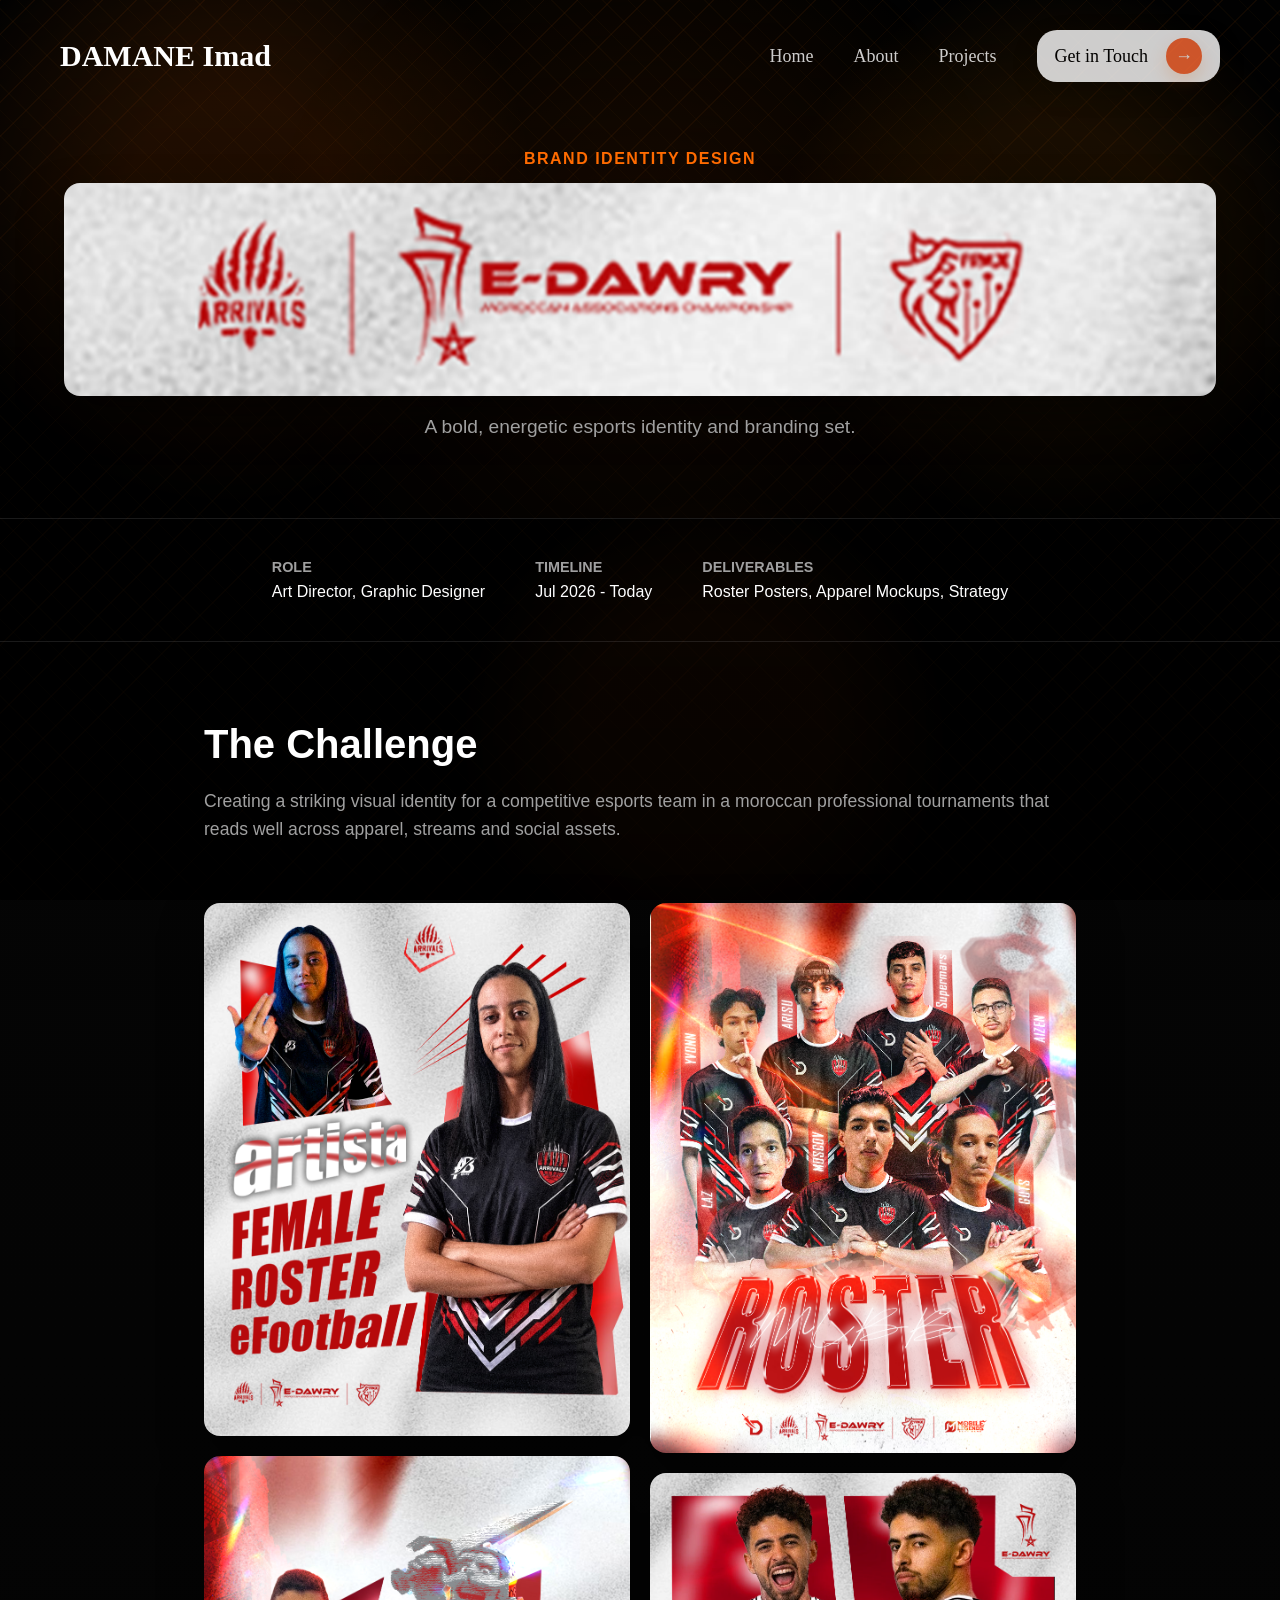
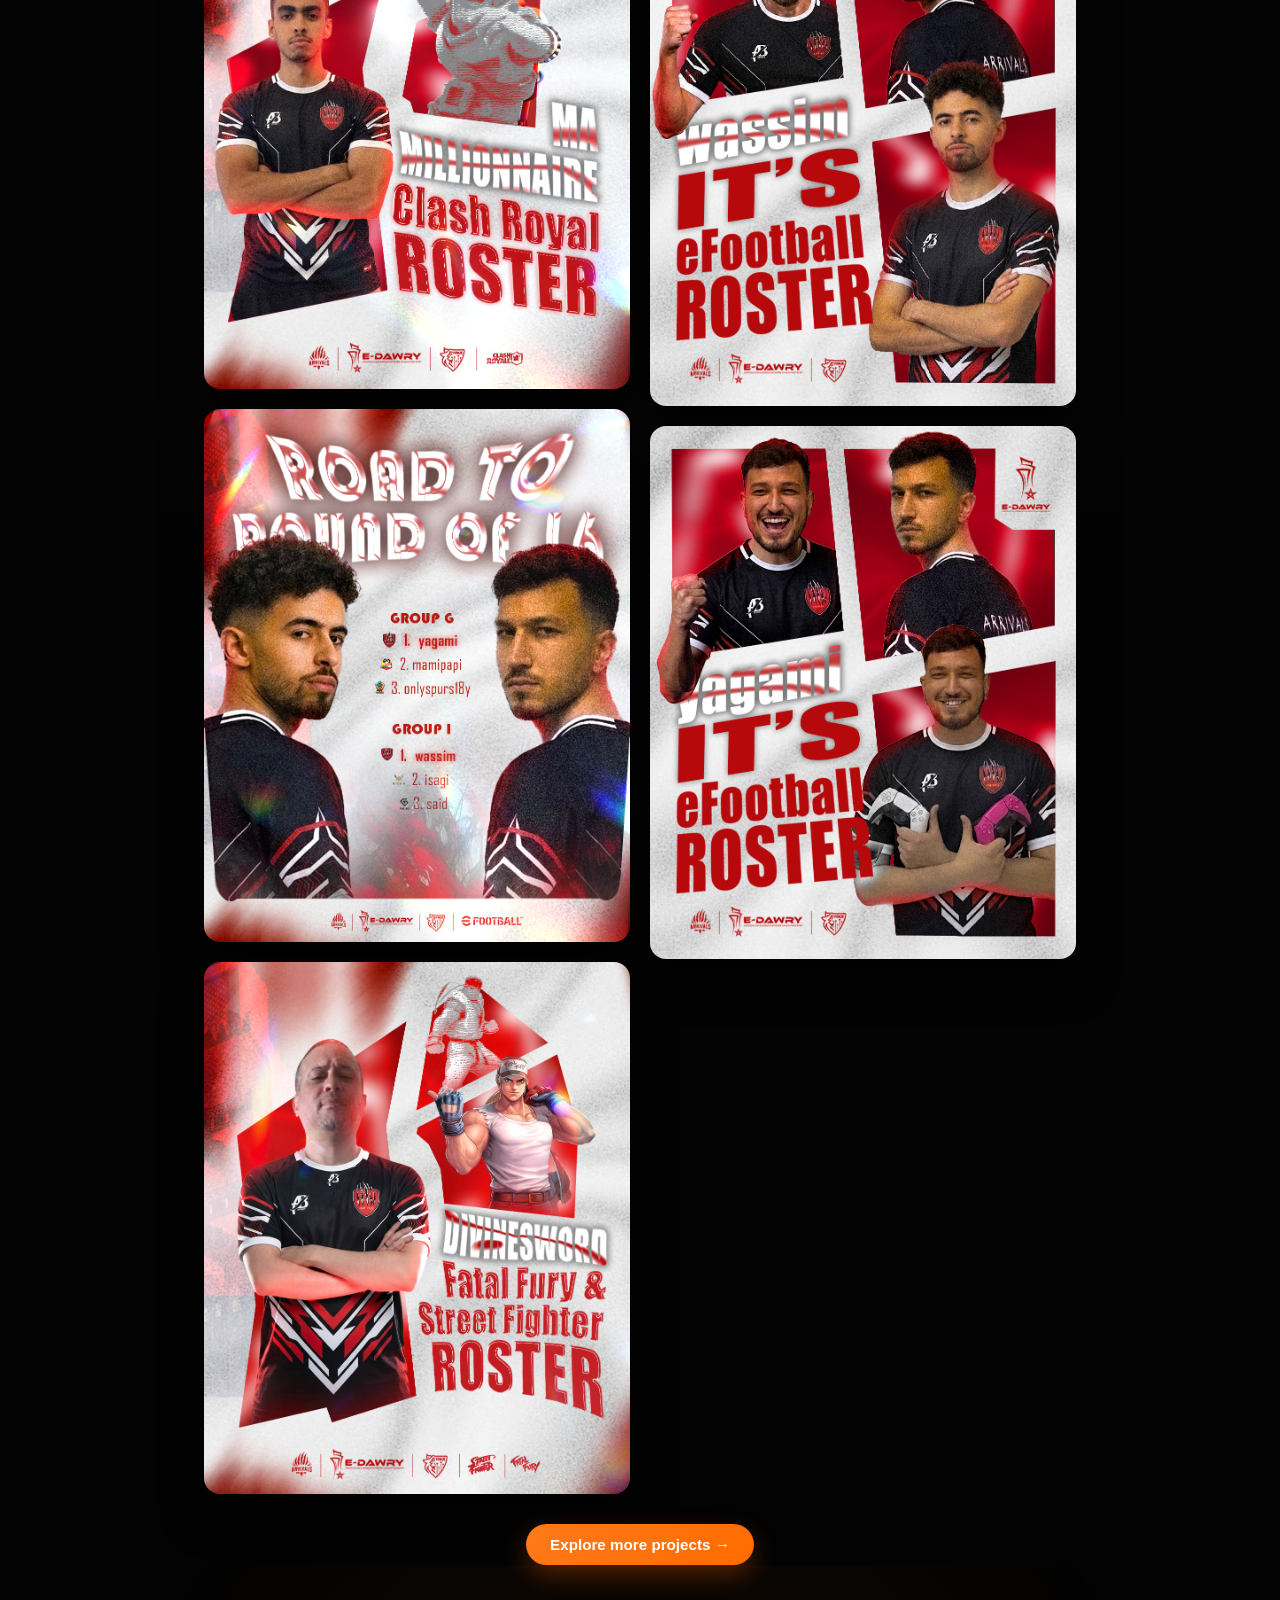
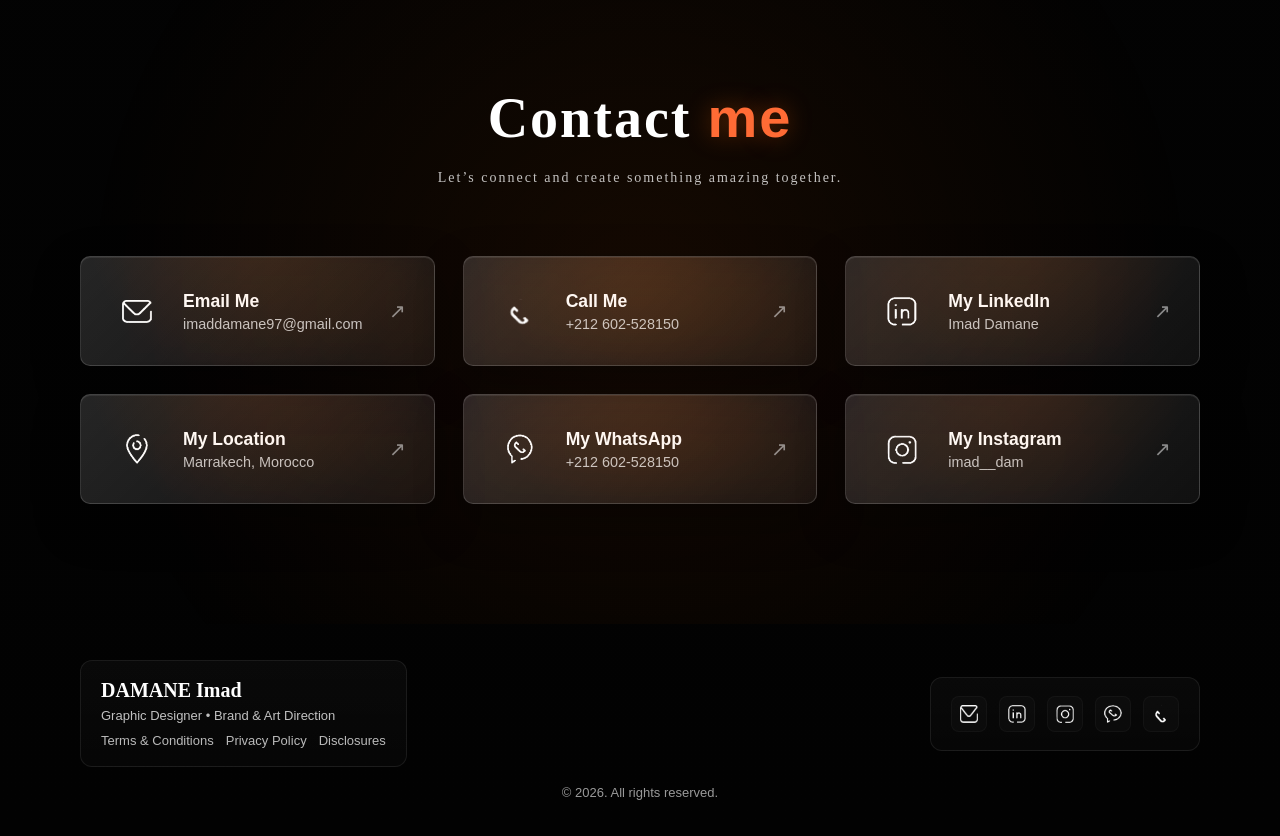
==== commit 61f94e8a: "Describe your changes" ====
--- a/arrivals_page.html
+++ b/arrivals_page.html
@@ -114,11 +114,11 @@
                 <div class="contact-arrow">↗</div>
             </a>
 
-            <a href="tel:+212602528160" class="contact-card">
+            <a href="tel:+212602528150" class="contact-card">
                 <div class="contact-icon"><img src="images/contact icons/phone icon.png" alt="phone"></div>
                 <div class="contact-info">
                     <h3>Call Me</h3>
-                    <p>+212 602-528160</p>
+                    <p>+212 602-528150</p>
                 </div>
                 <div class="contact-arrow">↗</div>
             </a>
@@ -179,7 +179,7 @@
                     <a href="https://linkedin.com" aria-label="LinkedIn"><img src="images/contact icons/linkedin icon.png" alt="linkedin"></a>
                     <a href="https://instagram.com" aria-label="Instagram"><img src="images/contact icons/instagram icon.png" alt="instagram"></a>
                     <a href="https://wa.me/212602528150" aria-label="WhatsApp"><img src="images/contact icons/whatsapp icon.png" alt="whatsapp"></a>
-                    <a href="tel:+212602528160" aria-label="Phone"><img src="images/contact icons/phone icon.png" alt="phone"></a>
+                    <a href="tel:+212602528150" aria-label="Phone"><img src="images/contact icons/phone icon.png" alt="phone"></a>
                 </div>
             </div>
         </div>
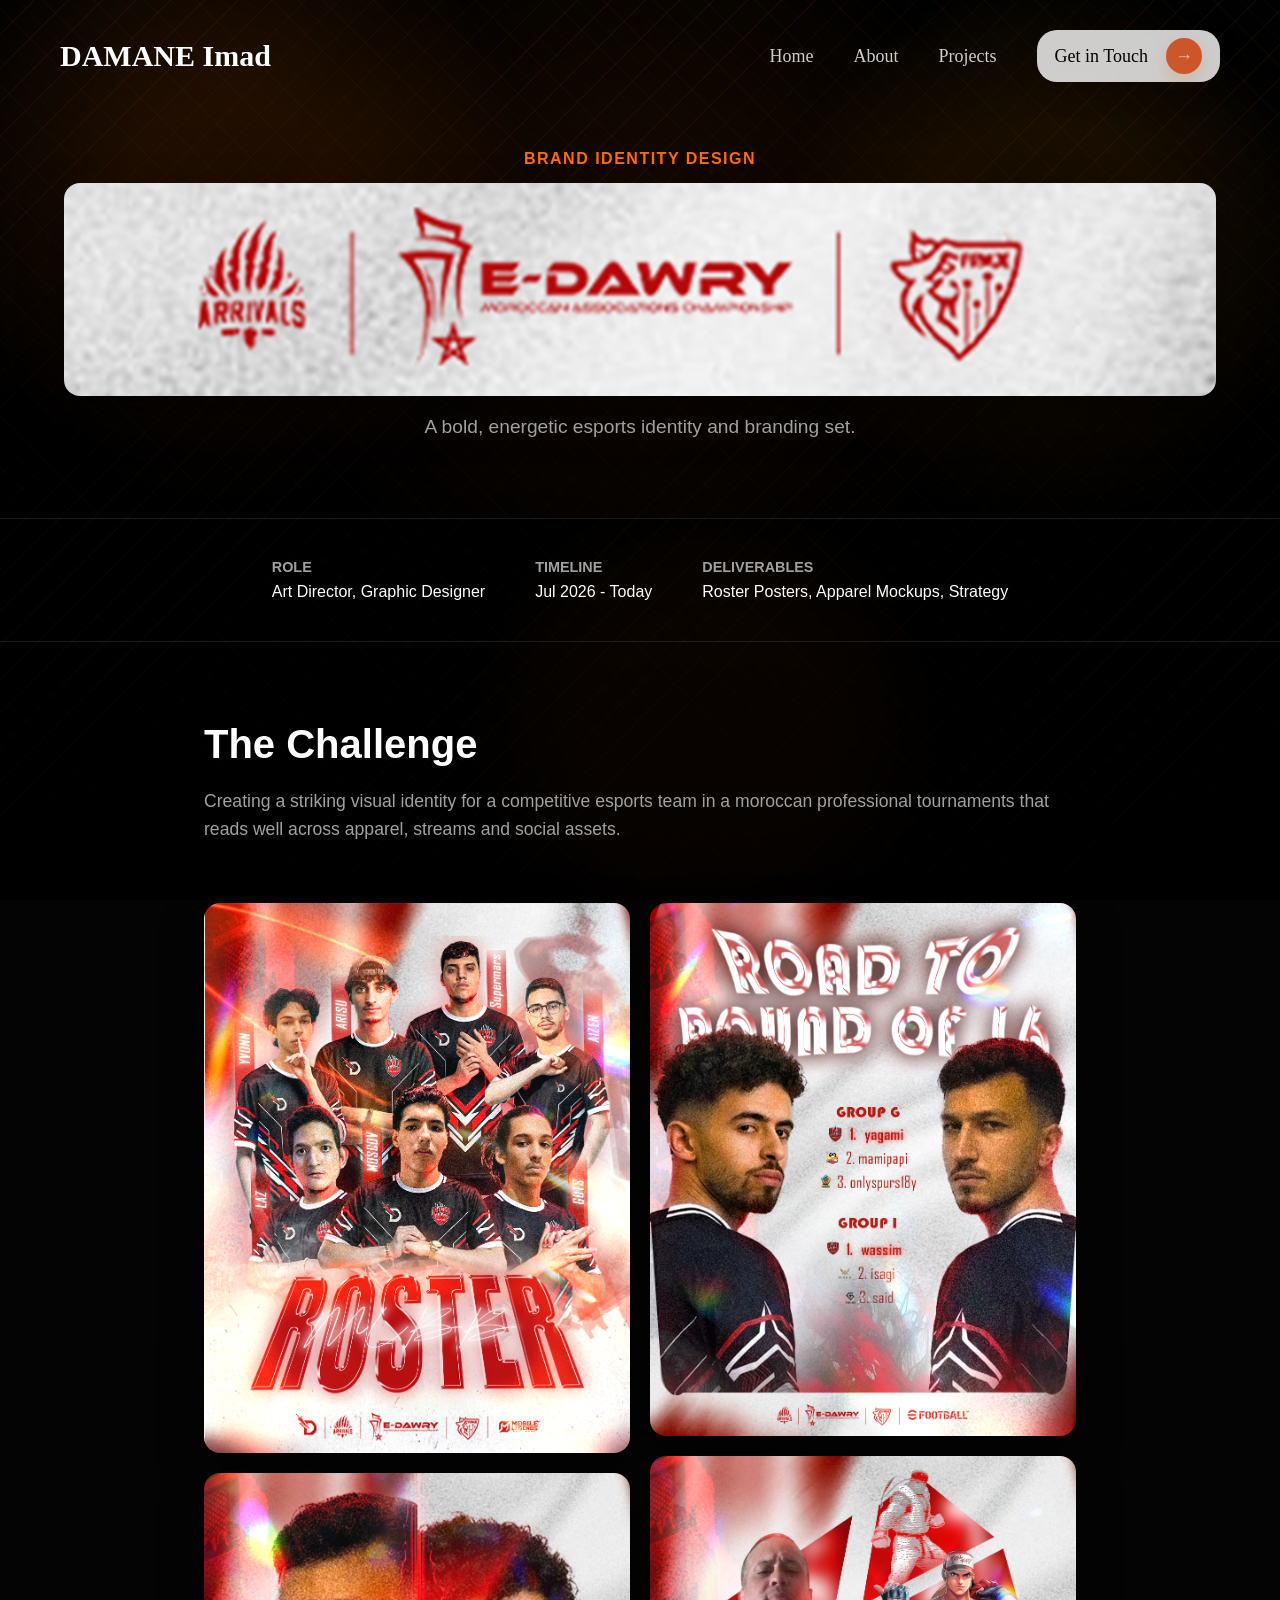
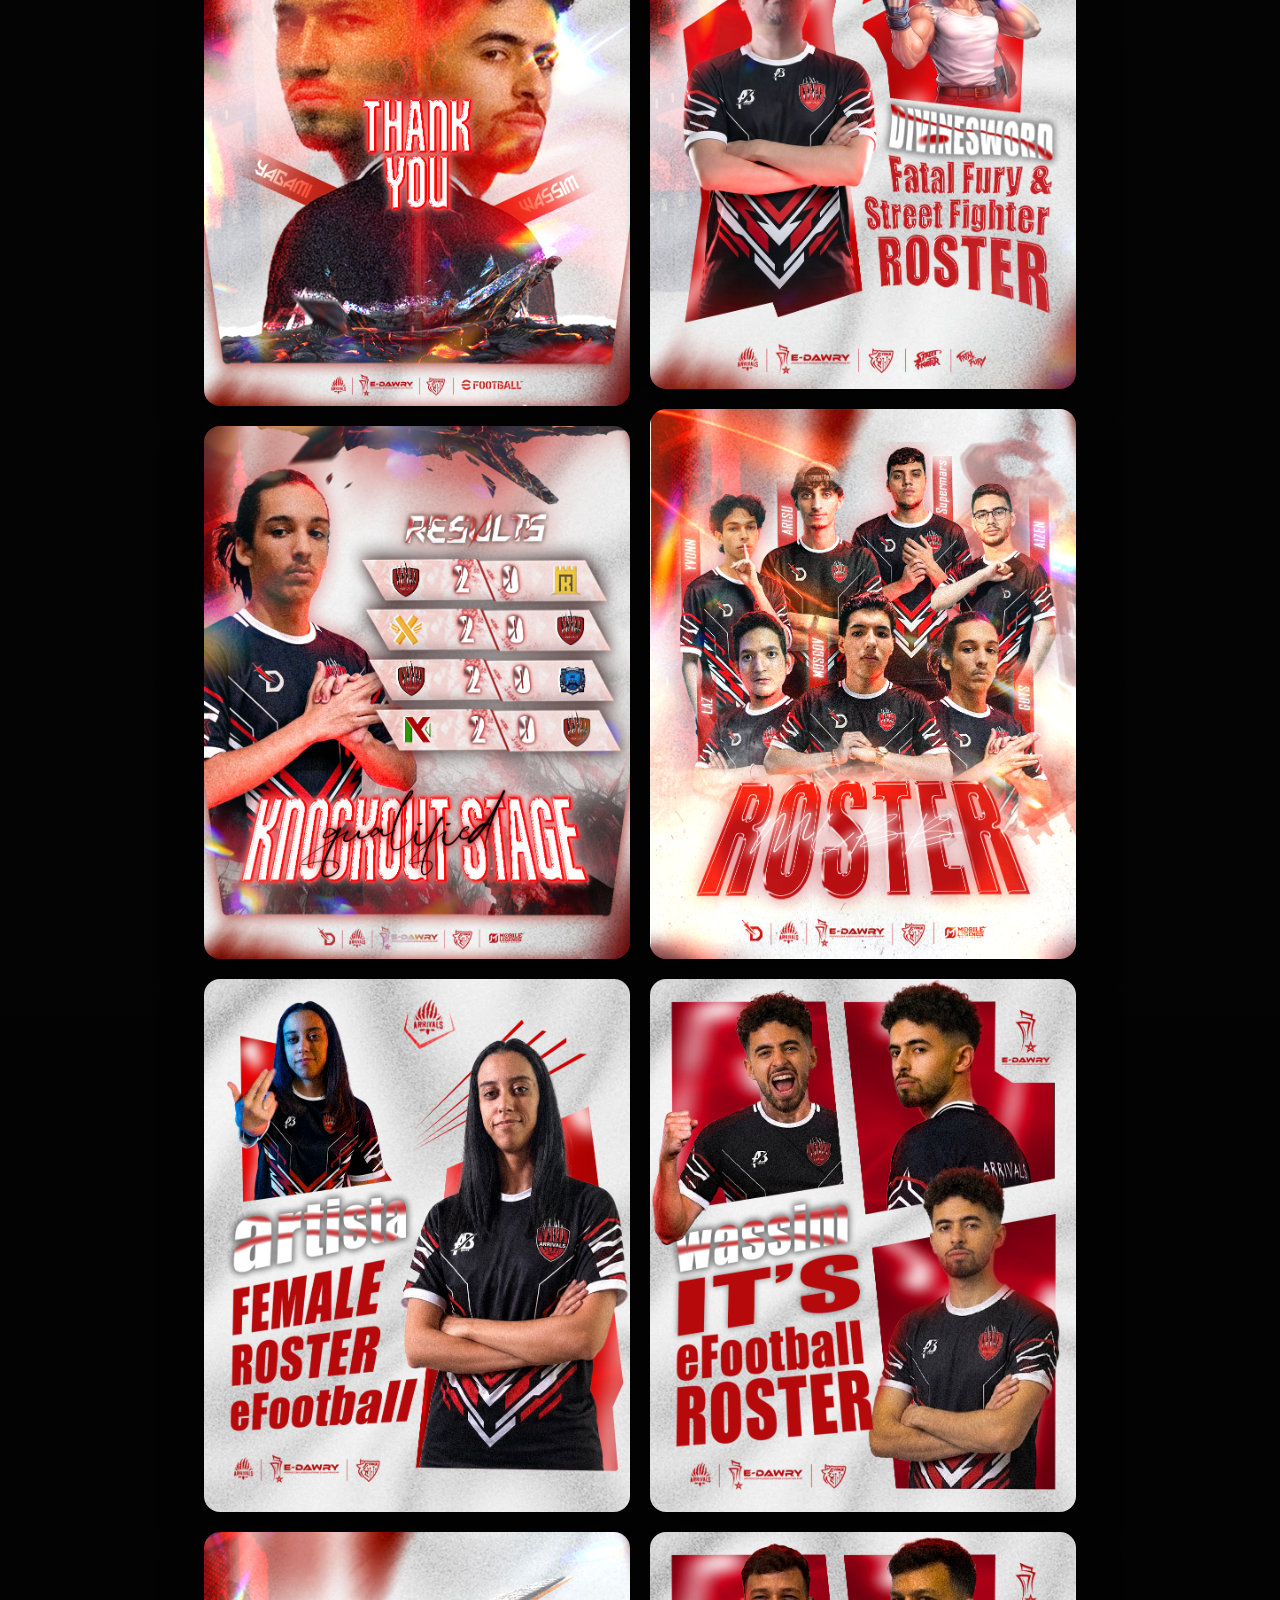
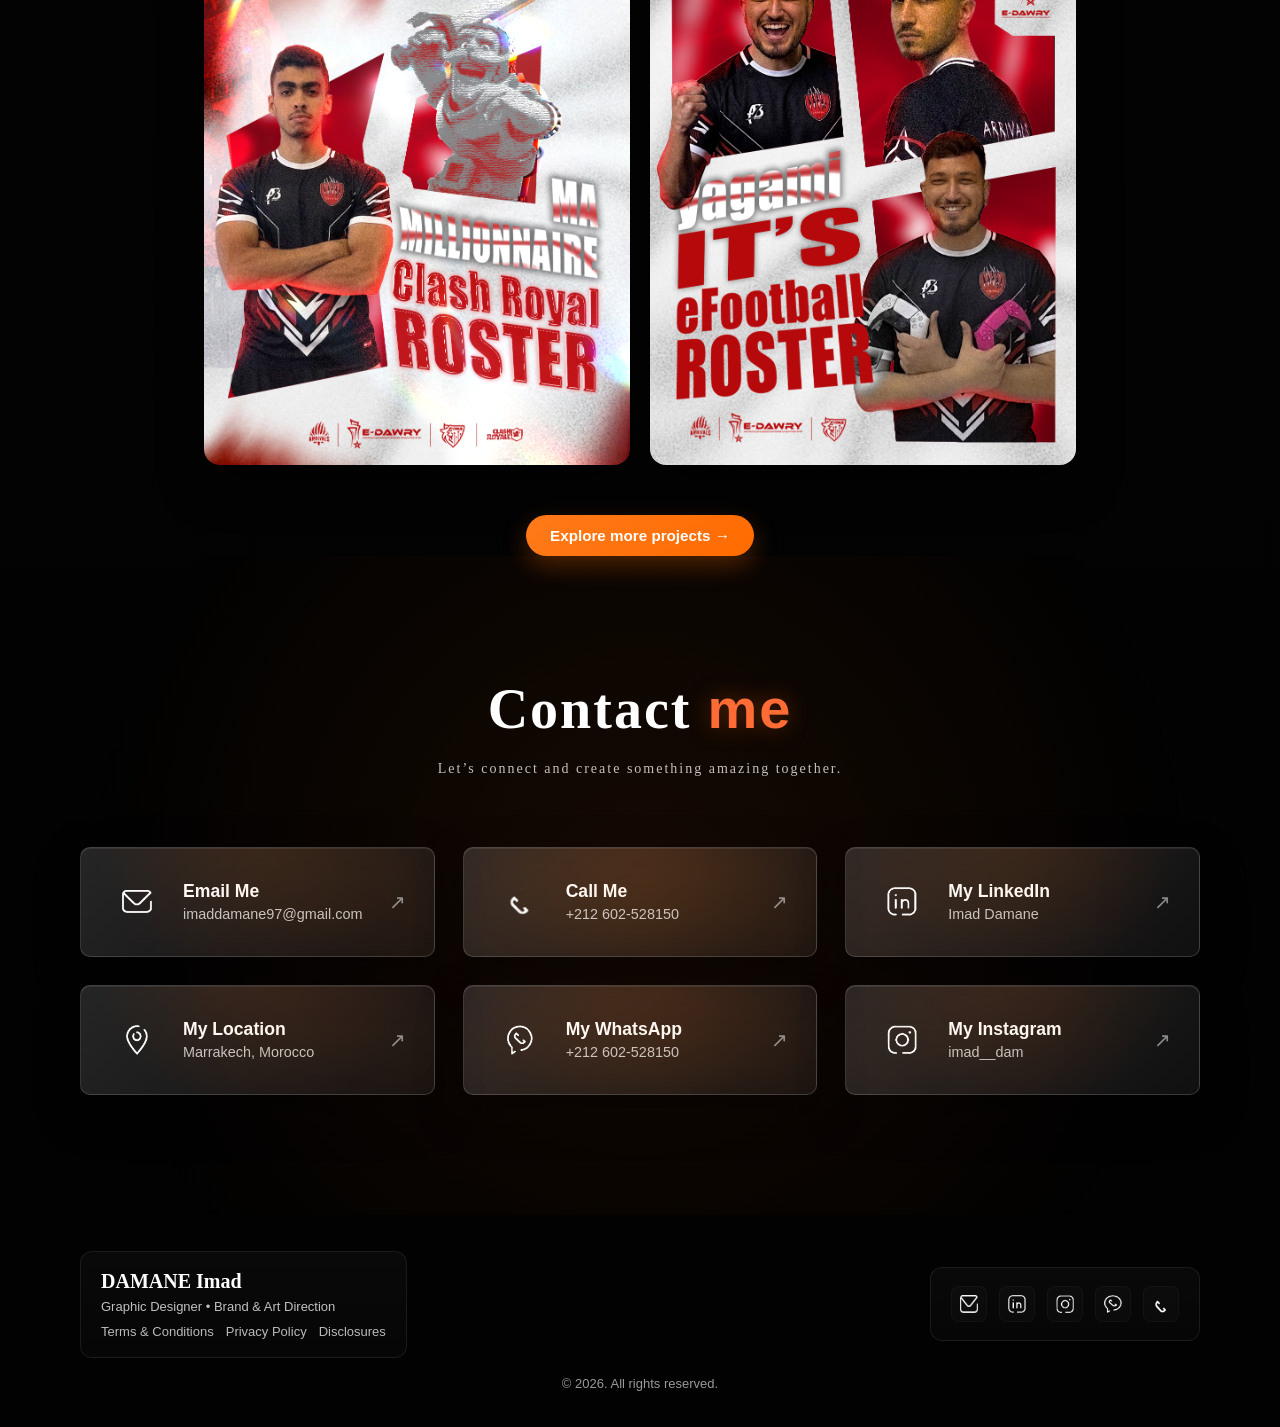
==== commit 91dba667: "Describe your changes" ====
--- a/arrivals_page.html
+++ b/arrivals_page.html
@@ -58,6 +58,9 @@
         </div>
 
         <div class="image-grid">
+            <img src="images/projects gallary/ARRIVALS gallary/mlbb arrivals.png" alt="Arrivals 5" class="project-img">
+            <img src="images/projects gallary/ARRIVALS gallary/arrivals efootball thankyou.png" alt="Arrivals 6" class="project-img">
+            <img src="images/projects gallary/ARRIVALS gallary/arrivals mlbb results V2.png" alt="Arrivals 7" class="project-img">
             <img src="images/projects gallary/ARRIVALS gallary/artista arrivals (4).png" alt="Arrivals 1" class="project-img">
             <img src="images/projects gallary/ARRIVALS gallary/Clash Roya Arrivals (1).png" alt="Arrivals 2" class="project-img">
             <img src="images/projects gallary/ARRIVALS gallary/efootball r16.png" alt="Arrivals 3" class="project-img">
--- a/style.css
+++ b/style.css
@@ -212,7 +212,7 @@
 
     .gray-back {
         position: absolute;
-        bottom: 3280px;
+        bottom: 3290px;
         left: 0;
         width: 100%;
         z-index: -2;
@@ -464,7 +464,7 @@
     .trusted {
         display: flex;
         justify-content: space-between;
-        margin-top: 65px;
+        margin-top: 75px;
         margin-right: 120px;
         margin-left: 120px;
         align-items: center;
@@ -1806,4 +1806,29 @@
         padding: 10px 20px;
         font-size: 0.9rem;
     }
+}
+
+
+@media (max-width: 768px) {
+    /* Add this rule to hide the navigation on mobile screens */
+    header {
+        display: none;
+    }
+
+    #mobile-blocker {
+        display: flex;
+        position: fixed;
+        inset: 0;
+        /* mobile background uses provided image */
+        background-image: url("images/mobile_background/mobile.jpg");
+        background-size: cover;
+        background-position: center;
+        background-repeat: no-repeat;
+        z-index: 9999;
+        align-items: center;
+        justify-content: center;
+        padding: 24px;
+    }
+    
+    /* ... rest of your existing max-width: 768px styles ... */
 }
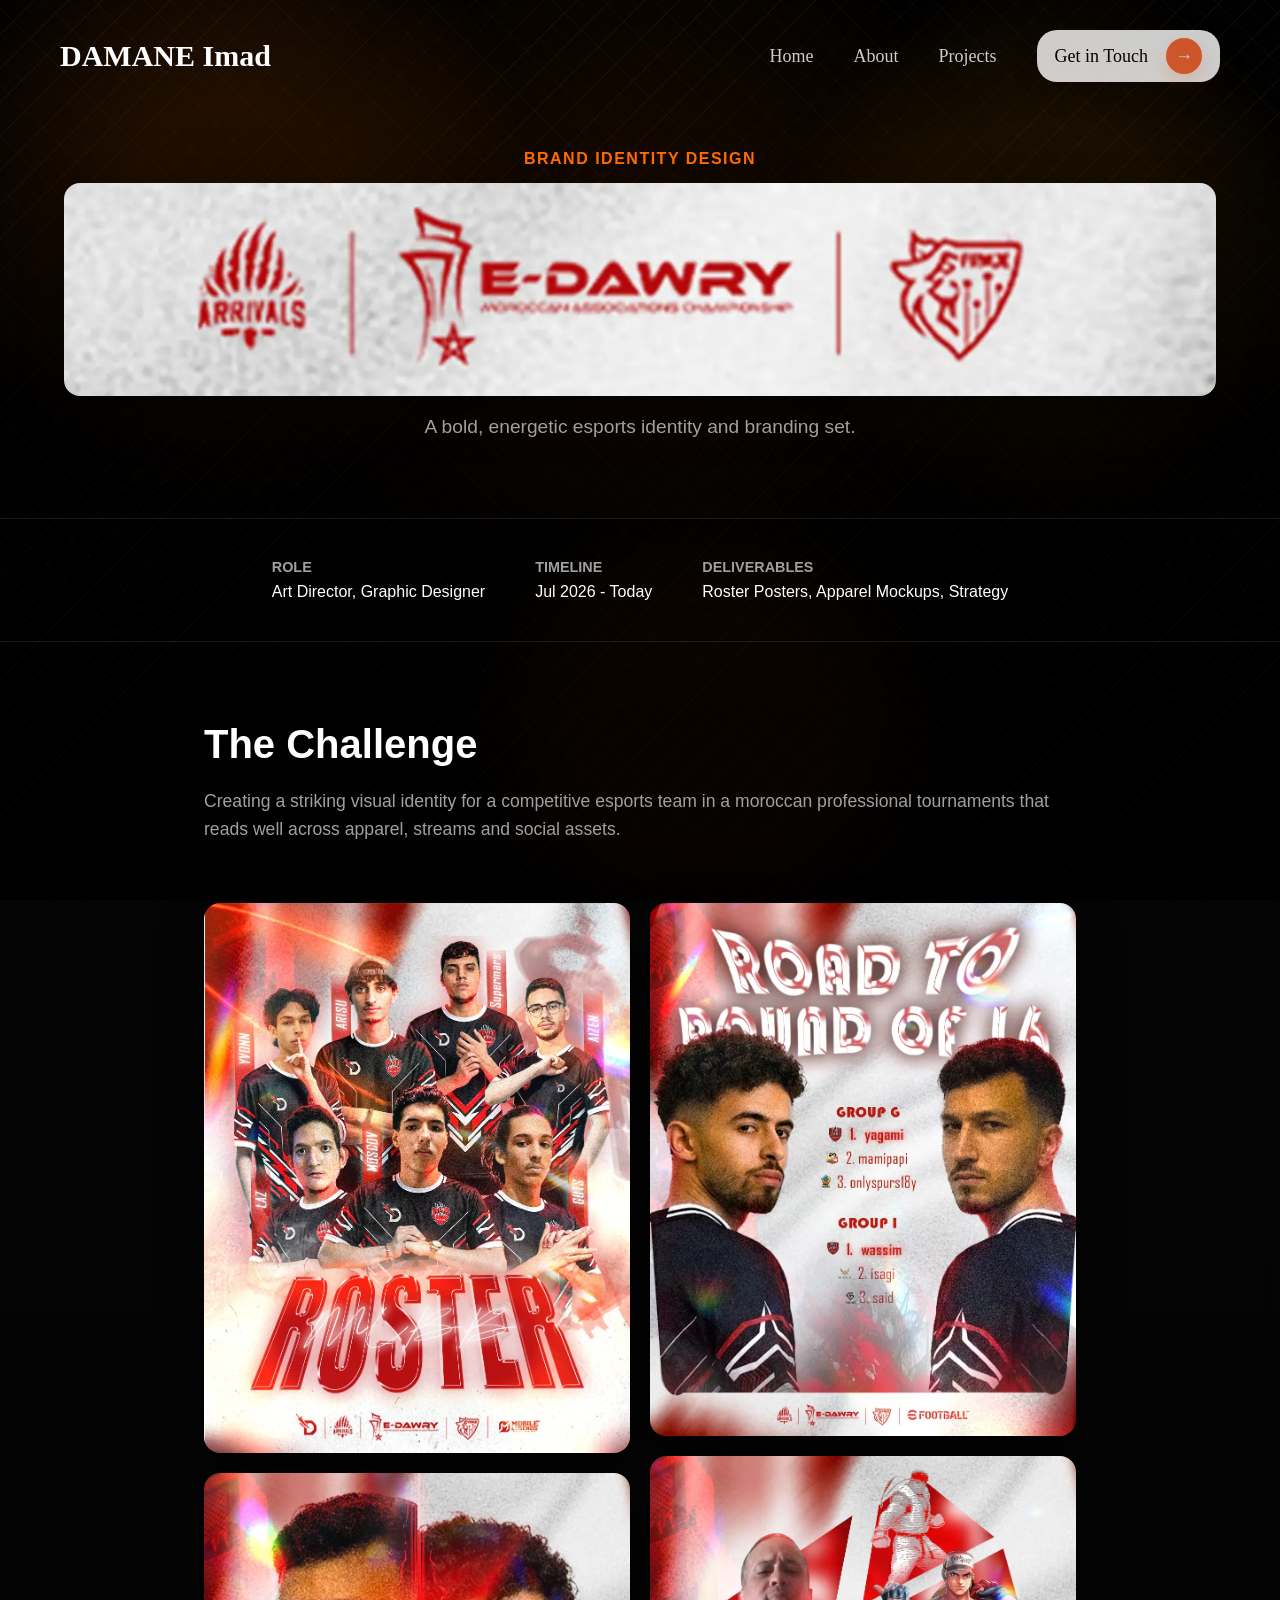
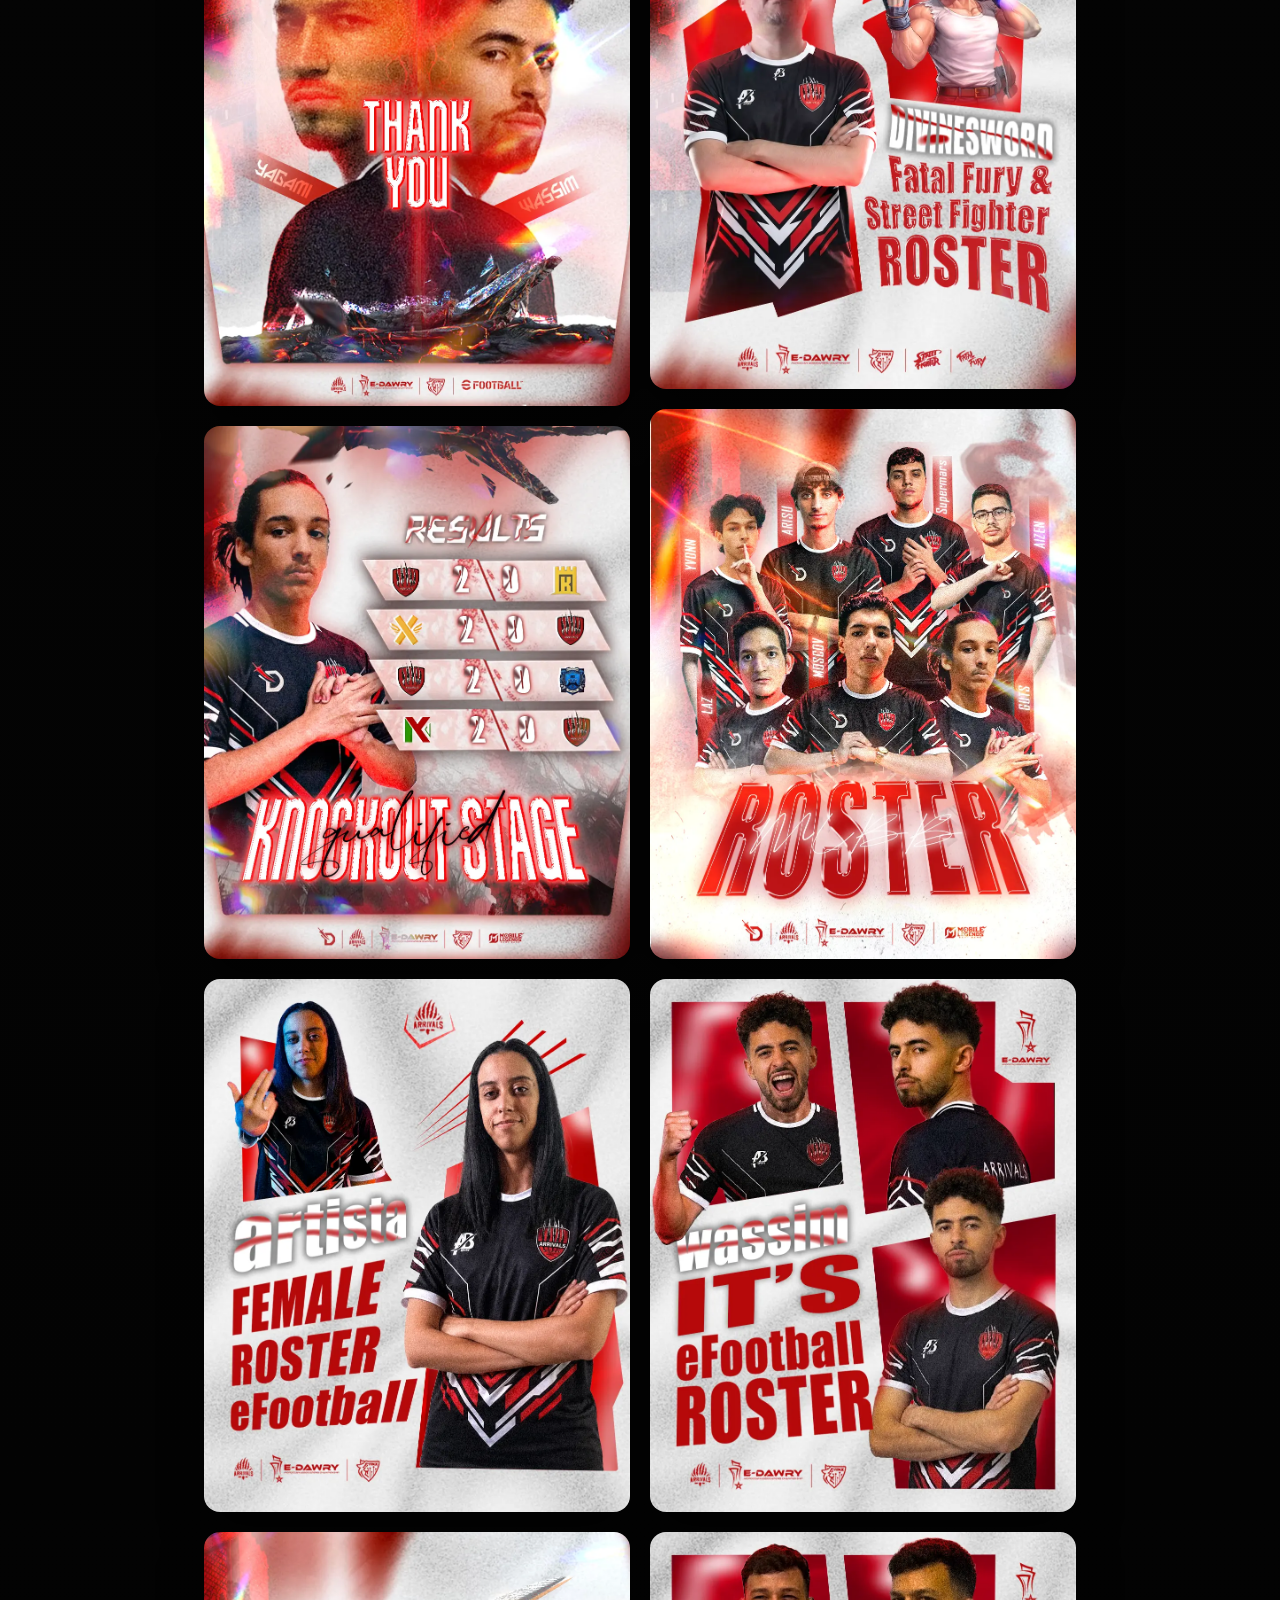
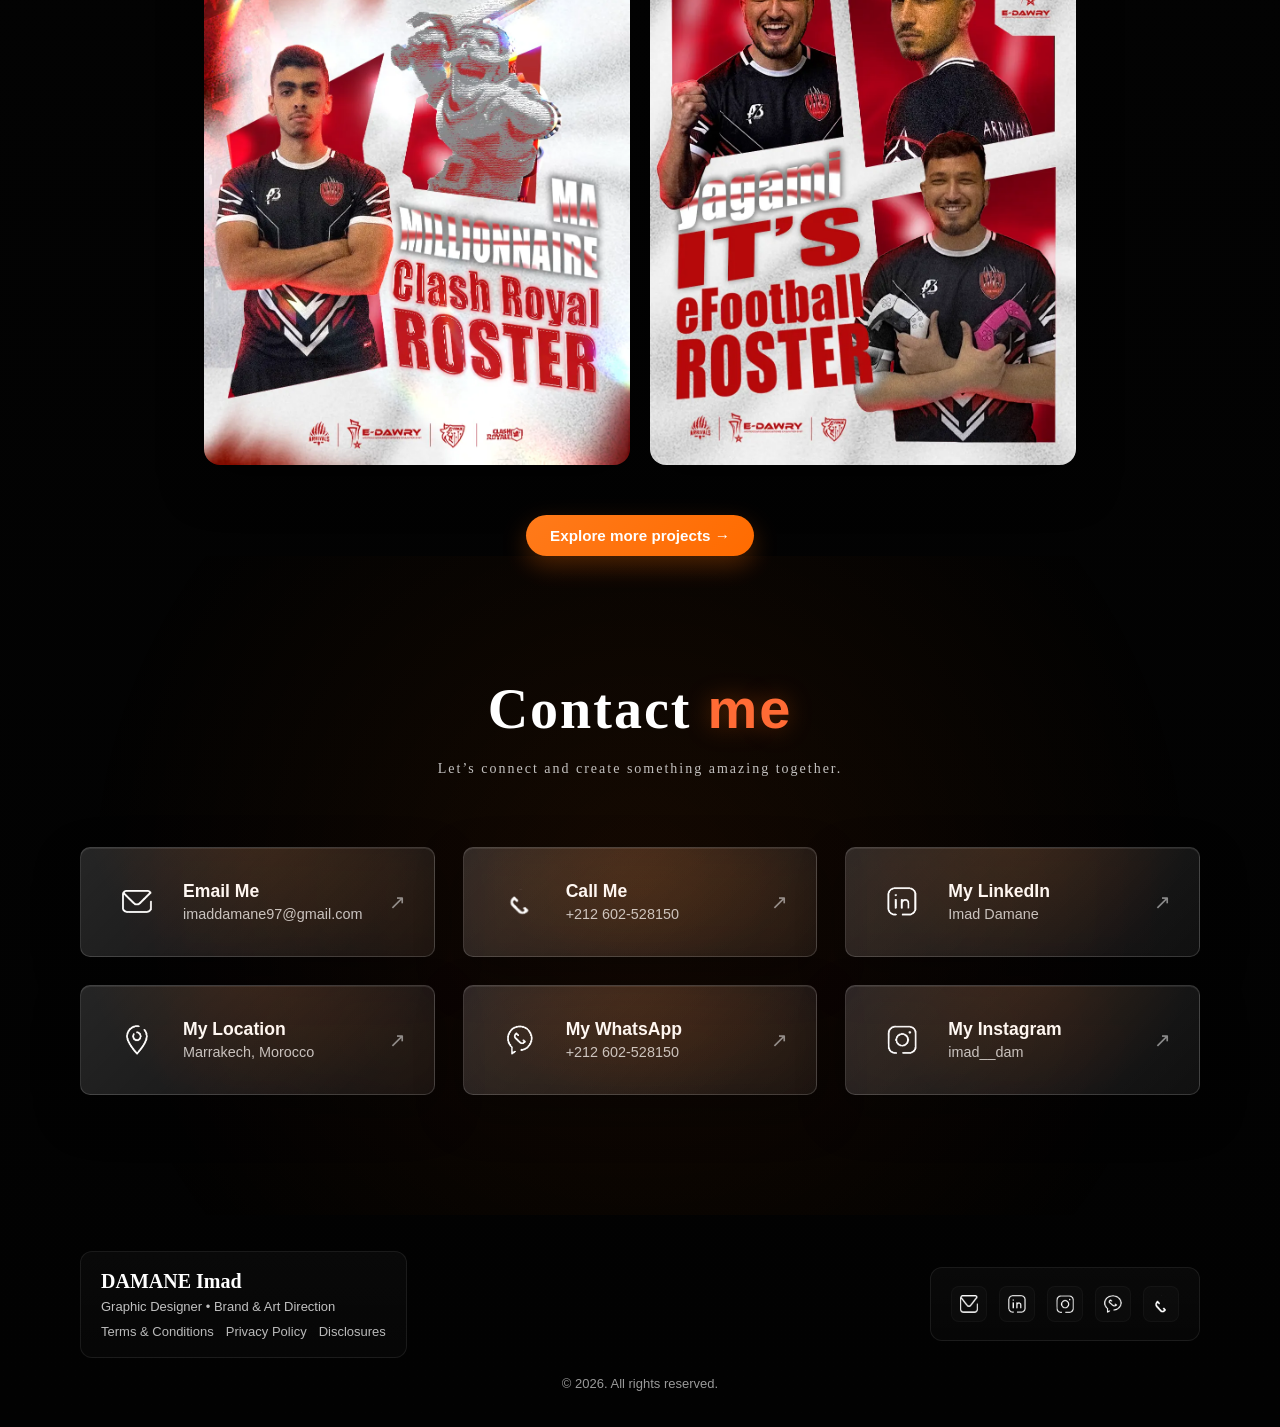
==== commit 798f7e39: "Describe your changes" ====
--- a/arrivals_page.html
+++ b/arrivals_page.html
@@ -31,7 +31,7 @@
         <div class="glow-bg"></div>
         <div class="project-hero-content">
             <p class="accent-text">Brand Identity Design</p>
-            <img src="images/prjcts heads/arrivals head.png" alt="Arrivals" class="project-img full-width project-hero-image">
+            <img src="images/prjcts heads/arrivals head.webp" alt="Arrivals" class="project-img full-width project-hero-image">
             <p class="project-subtitle">A bold, energetic esports identity and branding set.</p>
     </section>
 
@@ -58,16 +58,16 @@
         </div>
 
         <div class="image-grid">
-            <img src="images/projects gallary/ARRIVALS gallary/mlbb arrivals.png" alt="Arrivals 5" class="project-img">
-            <img src="images/projects gallary/ARRIVALS gallary/arrivals efootball thankyou.png" alt="Arrivals 6" class="project-img">
-            <img src="images/projects gallary/ARRIVALS gallary/arrivals mlbb results V2.png" alt="Arrivals 7" class="project-img">
-            <img src="images/projects gallary/ARRIVALS gallary/artista arrivals (4).png" alt="Arrivals 1" class="project-img">
-            <img src="images/projects gallary/ARRIVALS gallary/Clash Roya Arrivals (1).png" alt="Arrivals 2" class="project-img">
-            <img src="images/projects gallary/ARRIVALS gallary/efootball r16.png" alt="Arrivals 3" class="project-img">
-            <img src="images/projects gallary/ARRIVALS gallary/fatal & street arrivals (1).png" alt="Arrivals 4" class="project-img">
-            <img src="images/projects gallary/ARRIVALS gallary/mlbb arrivals.png" alt="Arrivals 5" class="project-img">
-            <img src="images/projects gallary/ARRIVALS gallary/wassim arrivals.png" alt="Arrivals 6" class="project-img">
-            <img src="images/projects gallary/ARRIVALS gallary/yagami arrivals.png" alt="Arrivals 7" class="project-img">
+            <img src="images/projects gallary/ARRIVALS gallary/mlbb arrivals.webp" alt="Arrivals 5" class="project-img">
+            <img src="images/projects gallary/ARRIVALS gallary/arrivals efootball thankyou.webp" alt="Arrivals 6" class="project-img">
+            <img src="images/projects gallary/ARRIVALS gallary/arrivals mlbb results V2.webp" alt="Arrivals 7" class="project-img">
+            <img src="images/projects gallary/ARRIVALS gallary/artista arrivals (4).webp" alt="Arrivals 1" class="project-img">
+            <img src="images/projects gallary/ARRIVALS gallary/Clash Roya Arrivals (1).webp" alt="Arrivals 2" class="project-img">
+            <img src="images/projects gallary/ARRIVALS gallary/efootball r16.webp" alt="Arrivals 3" class="project-img">
+            <img src="images/projects gallary/ARRIVALS gallary/fatal & street arrivals (1).webp" alt="Arrivals 4" class="project-img">
+            <img src="images/projects gallary/ARRIVALS gallary/mlbb arrivals.webp" alt="Arrivals 5" class="project-img">
+            <img src="images/projects gallary/ARRIVALS gallary/wassim arrivals.webp" alt="Arrivals 6" class="project-img">
+            <img src="images/projects gallary/ARRIVALS gallary/yagami arrivals.webp" alt="Arrivals 7" class="project-img">
         </div>
 
         <div class="image-grid-footer">
--- a/style.css
+++ b/style.css
@@ -1301,6 +1301,8 @@
     .testimonial-section .avatar-2 { background-image: url("images/recomendations_pfp/malasombra and mohammed fj.jpg"); }
     .testimonial-section .avatar-3 { background-image: url("images/recomendations_pfp/fouad oubla.jpeg"); }
     .testimonial-section .avatar-4 { background-image: url("images/recomendations_pfp/malasombra and mohammed fj.jpg"); }
+    .testimonial-section .avatar-5 { background-image: url("images/recomendations_pfp/youssef_lechehab.jpg"); }
+    .testimonial-section .avatar-6 { background-image: url("images/recomendations_pfp/aymen neya.jpg"); }
 
     .testimonial-section .testimonial-name {
       font-size: 1.08rem;
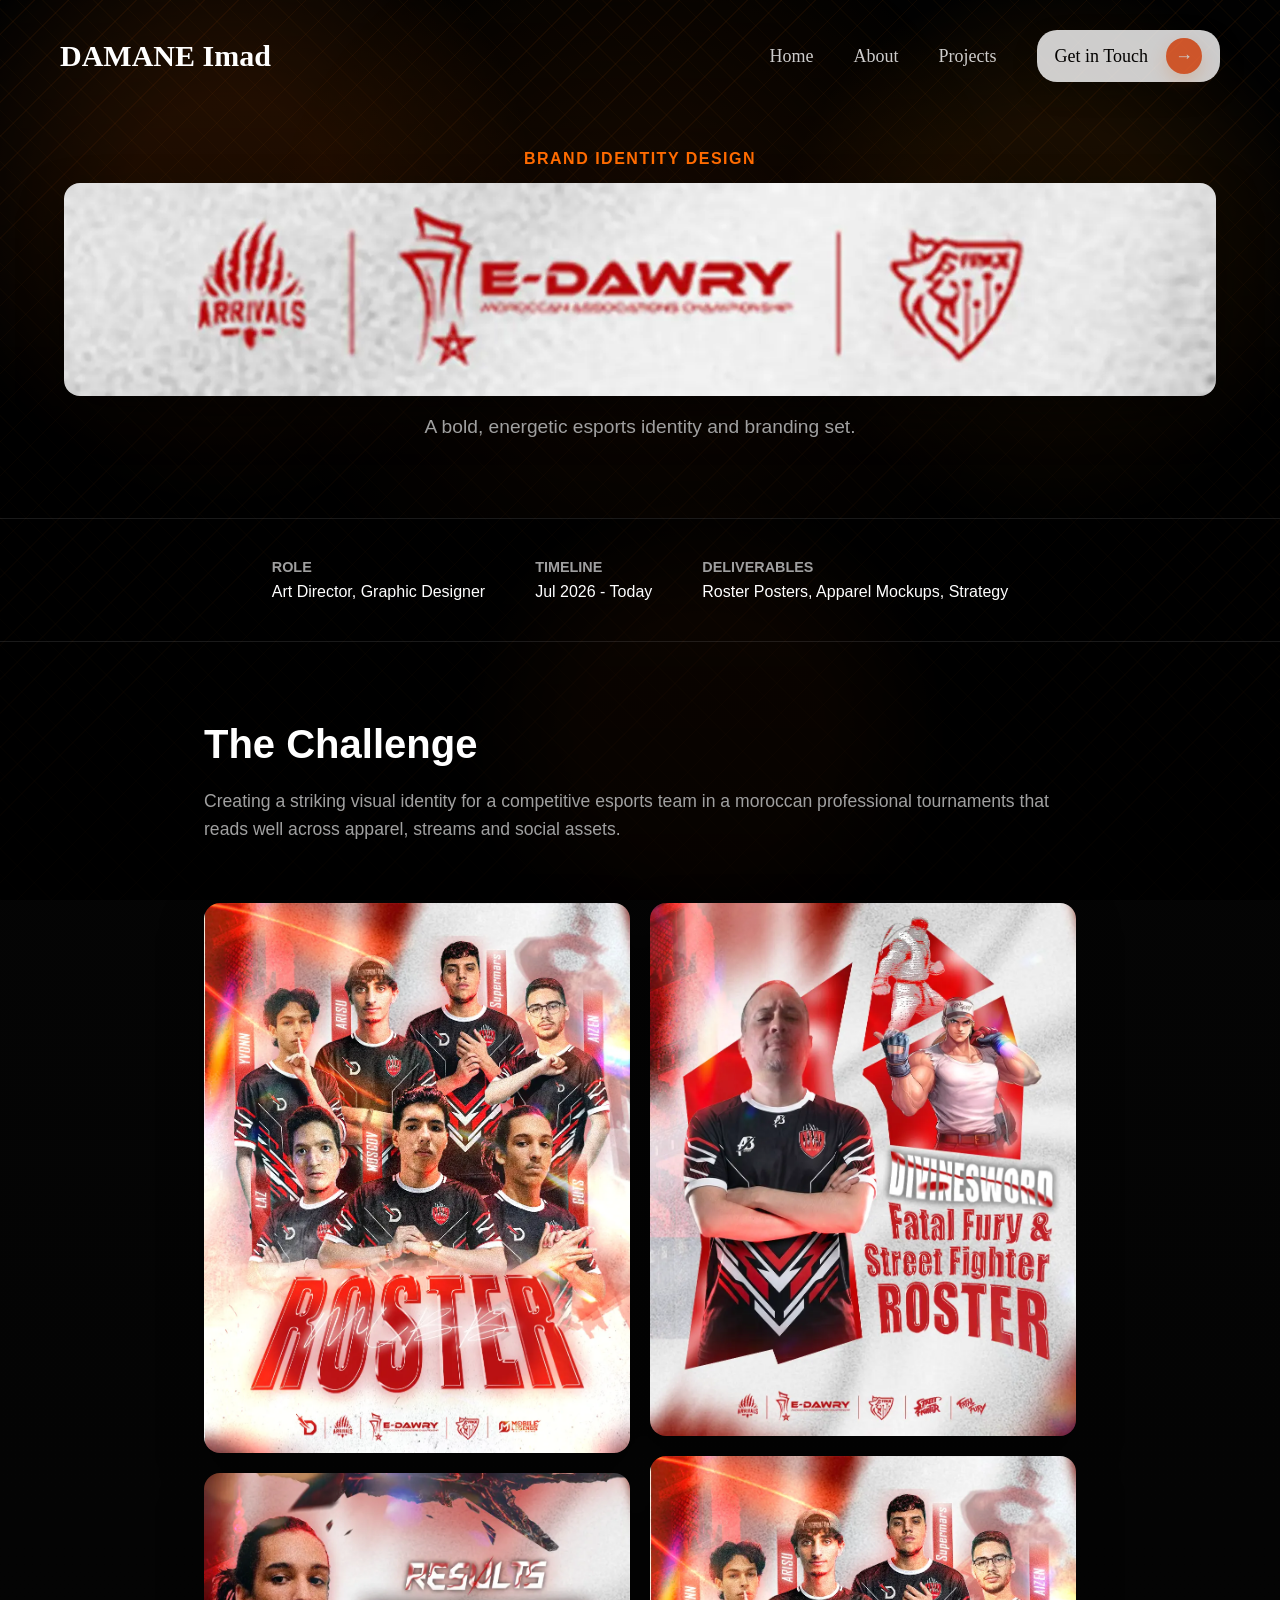
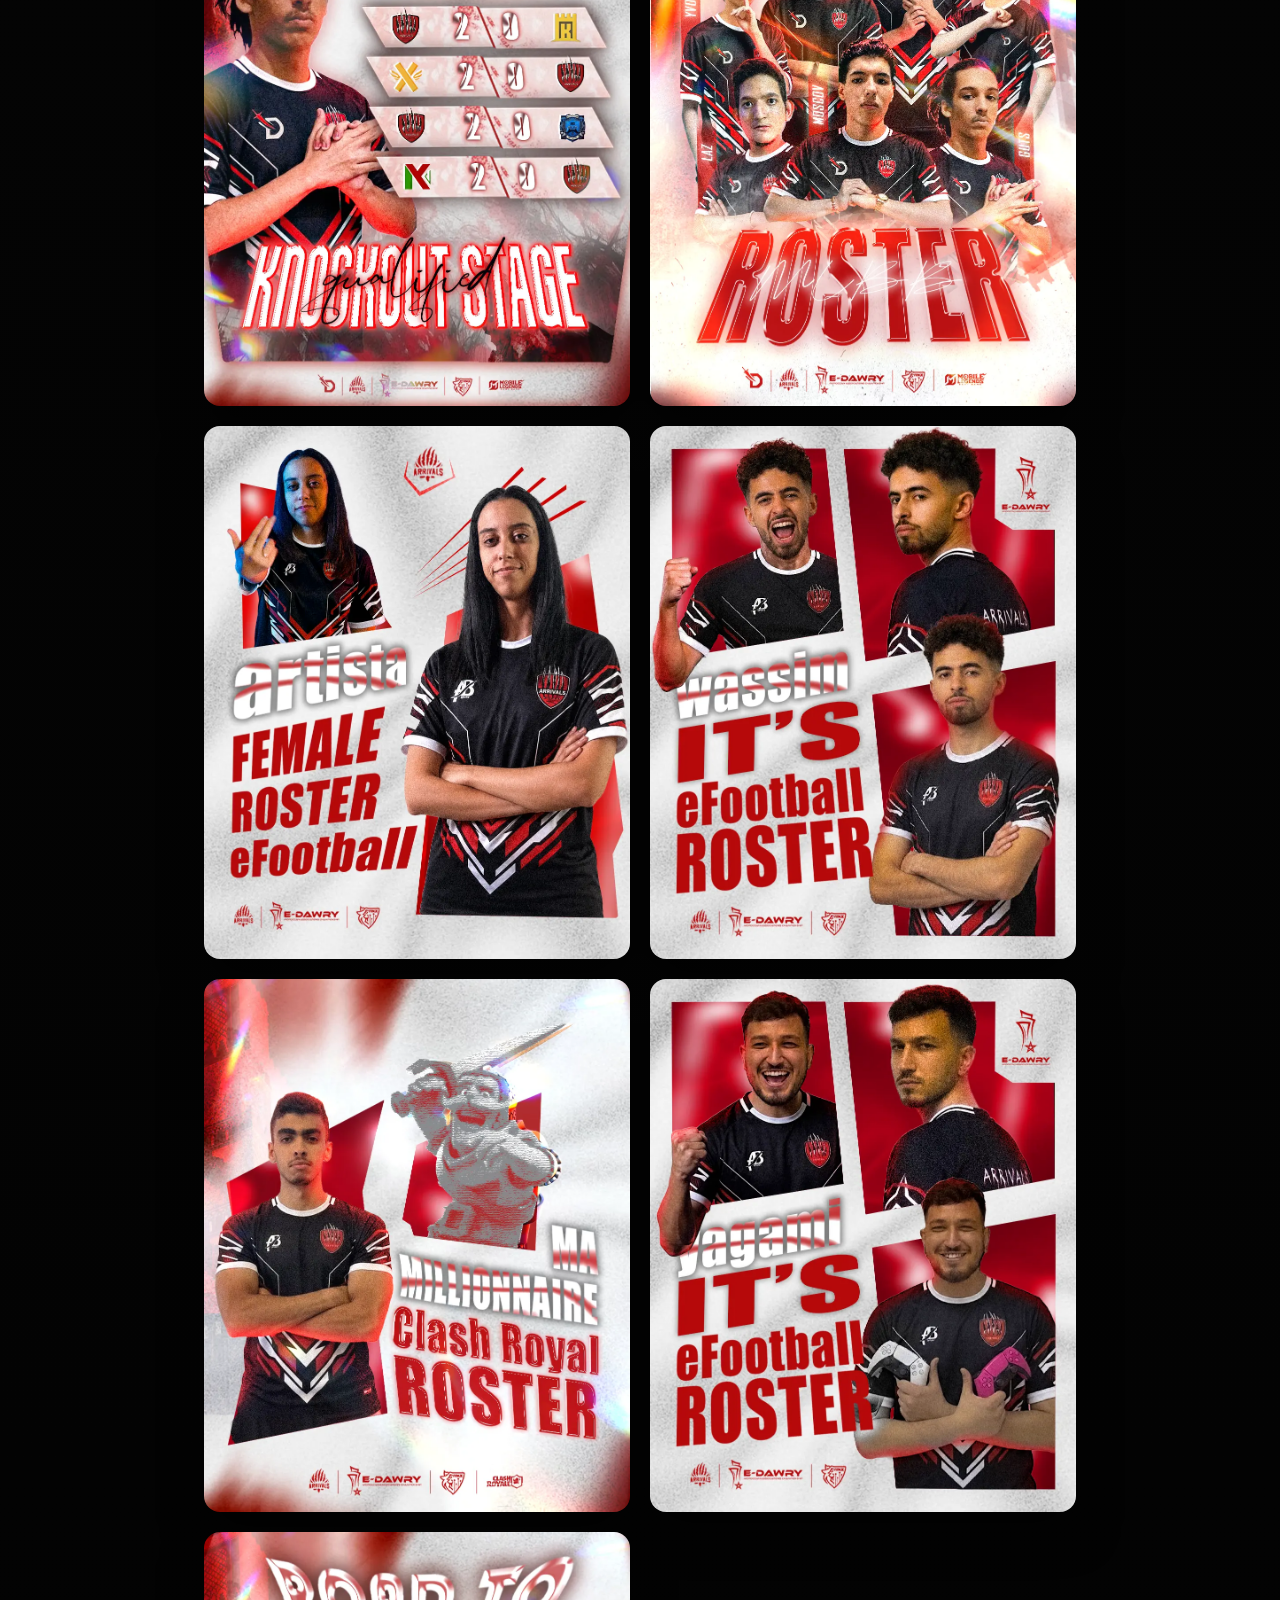
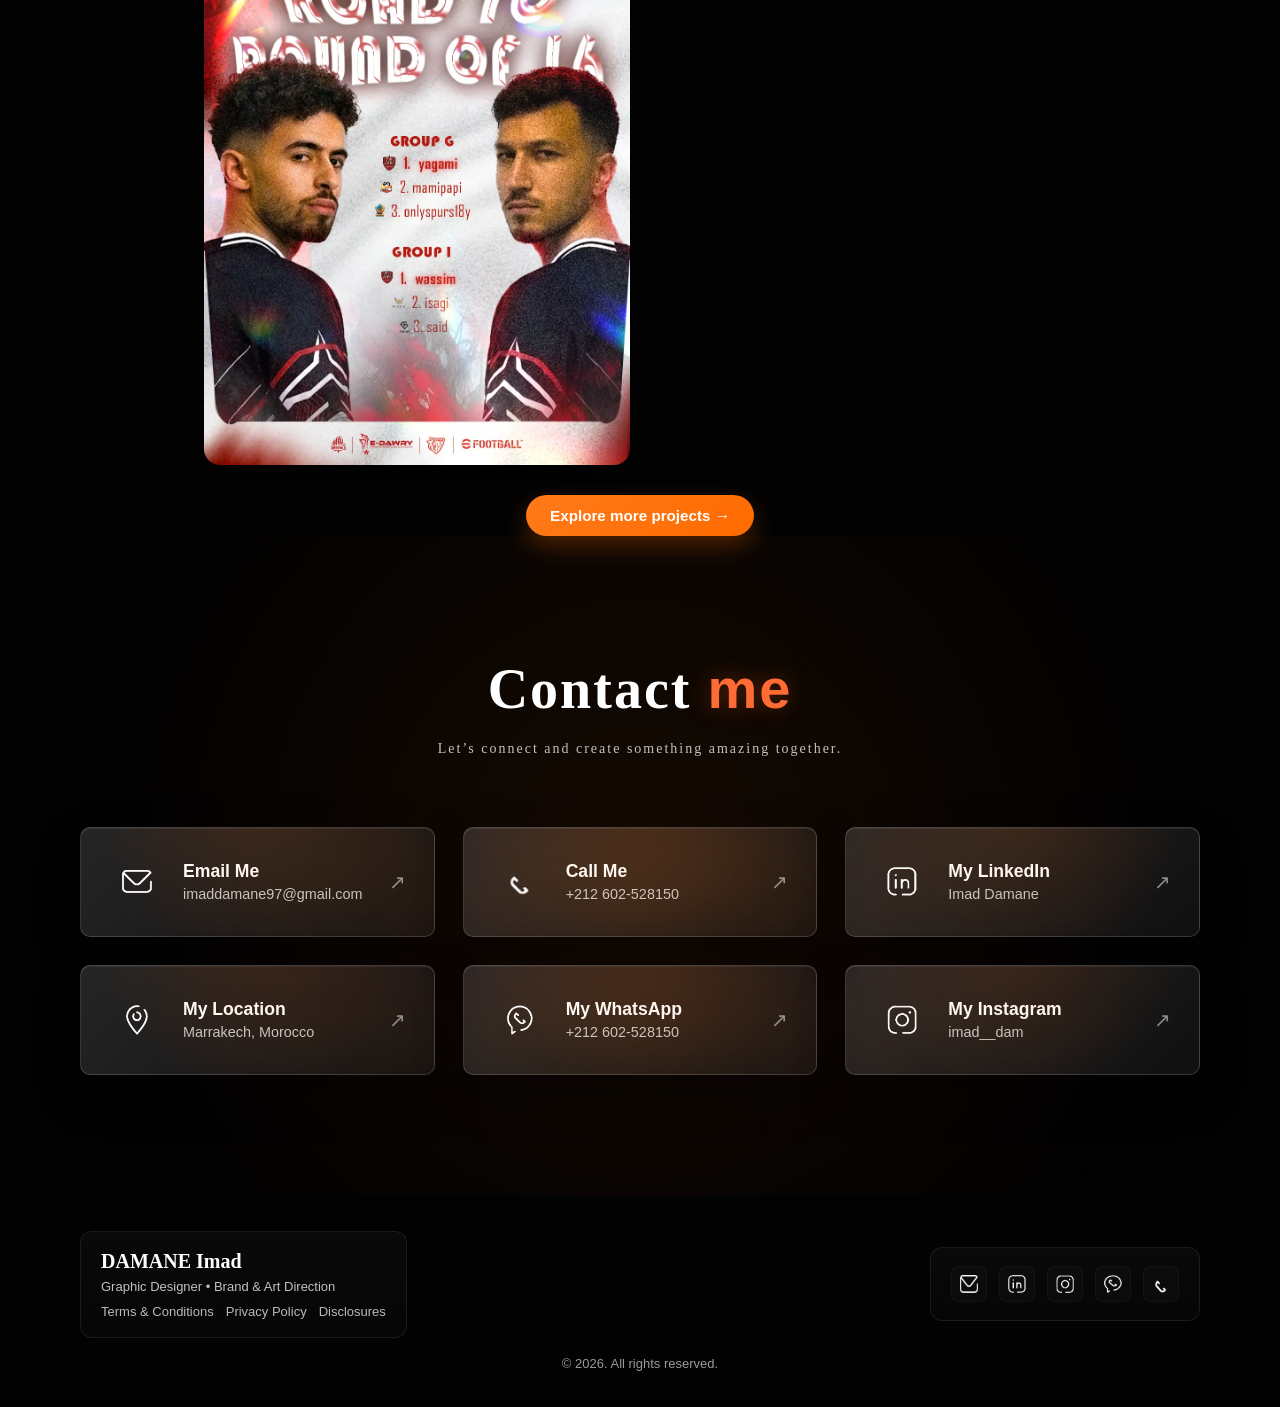
==== commit 00f70bcf: "Describe your changes" ====
--- a/arrivals_page.html
+++ b/arrivals_page.html
@@ -59,7 +59,7 @@
 
         <div class="image-grid">
             <img src="images/projects gallary/ARRIVALS gallary/mlbb arrivals.webp" alt="Arrivals 5" class="project-img">
-            <img src="images/projects gallary/ARRIVALS gallary/arrivals efootball thankyou.webp" alt="Arrivals 6" class="project-img">
+            <!-- <img src="images/projects gallary/ARRIVALS gallary/arrivals efootball thankyou.webp" alt="Arrivals 6" class="project-img"> -->
             <img src="images/projects gallary/ARRIVALS gallary/arrivals mlbb results V2.webp" alt="Arrivals 7" class="project-img">
             <img src="images/projects gallary/ARRIVALS gallary/artista arrivals (4).webp" alt="Arrivals 1" class="project-img">
             <img src="images/projects gallary/ARRIVALS gallary/Clash Roya Arrivals (1).webp" alt="Arrivals 2" class="project-img">
--- a/style.css
+++ b/style.css
@@ -166,7 +166,7 @@
         position: fixed;
         inset: 0;
         /* mobile background uses provided image */
-        background-image: url("images/mobile_background/mobile.jpg");
+        background-image: url("images/mobile_background/mobile.webp");
         background-size: cover;
         background-position: center;
         background-repeat: no-repeat;
@@ -205,7 +205,7 @@
 .box {
         width: auto;
         height: 500px;
-        background-image: url("images/background_efct_img/gray\ shape.png");
+        background-image: url("images/background_efct_img/gray shape.webp");
         background-size: cover;
         rotate: 180deg;
     }
@@ -1297,12 +1297,12 @@
       background-position: center;
     }
 
-    .testimonial-section .avatar-1 { background-image: url("images/recomendations_pfp/hiba.jpg"); }
-    .testimonial-section .avatar-2 { background-image: url("images/recomendations_pfp/malasombra and mohammed fj.jpg"); }
-    .testimonial-section .avatar-3 { background-image: url("images/recomendations_pfp/fouad oubla.jpeg"); }
-    .testimonial-section .avatar-4 { background-image: url("images/recomendations_pfp/malasombra and mohammed fj.jpg"); }
-    .testimonial-section .avatar-5 { background-image: url("images/recomendations_pfp/youssef_lechehab.jpg"); }
-    .testimonial-section .avatar-6 { background-image: url("images/recomendations_pfp/aymen neya.jpg"); }
+    .testimonial-section .avatar-1 { background-image: url("images/recomendations_pfp/hiba.webp"); }
+    .testimonial-section .avatar-2 { background-image: url("images/recomendations_pfp/malasombra and mohammed fj.webp"); }
+    .testimonial-section .avatar-3 { background-image: url("images/recomendations_pfp/fouad oubla.webp"); }
+    .testimonial-section .avatar-4 { background-image: url("images/recomendations_pfp/malasombra and mohammed fj.webp"); }
+    .testimonial-section .avatar-5 { background-image: url("images/recomendations_pfp/youssef_lechehab.webp"); }
+    .testimonial-section .avatar-6 { background-image: url("images/recomendations_pfp/aymen neya.webp"); }
 
     .testimonial-section .testimonial-name {
       font-size: 1.08rem;
@@ -1822,7 +1822,7 @@
         position: fixed;
         inset: 0;
         /* mobile background uses provided image */
-        background-image: url("images/mobile_background/mobile.jpg");
+        background-image: url("images/mobile_background/mobile.webp");
         background-size: cover;
         background-position: center;
         background-repeat: no-repeat;
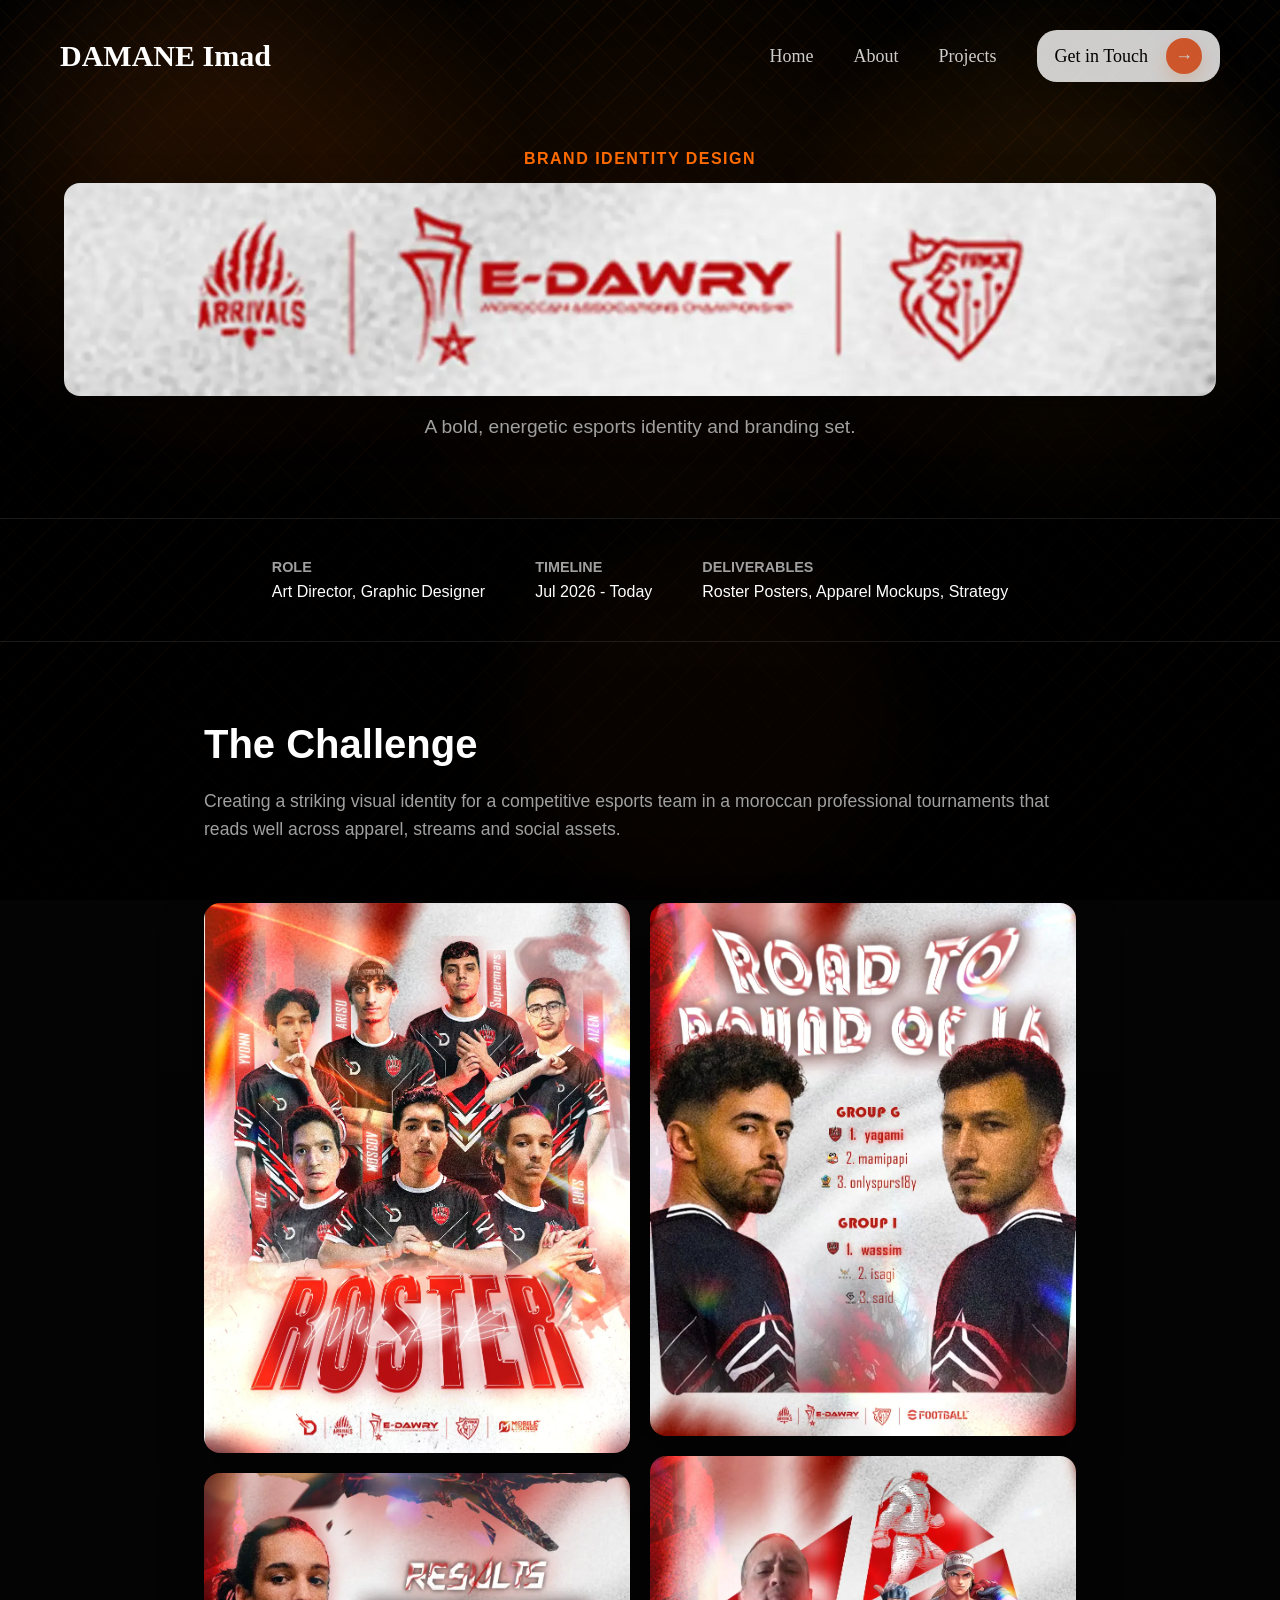
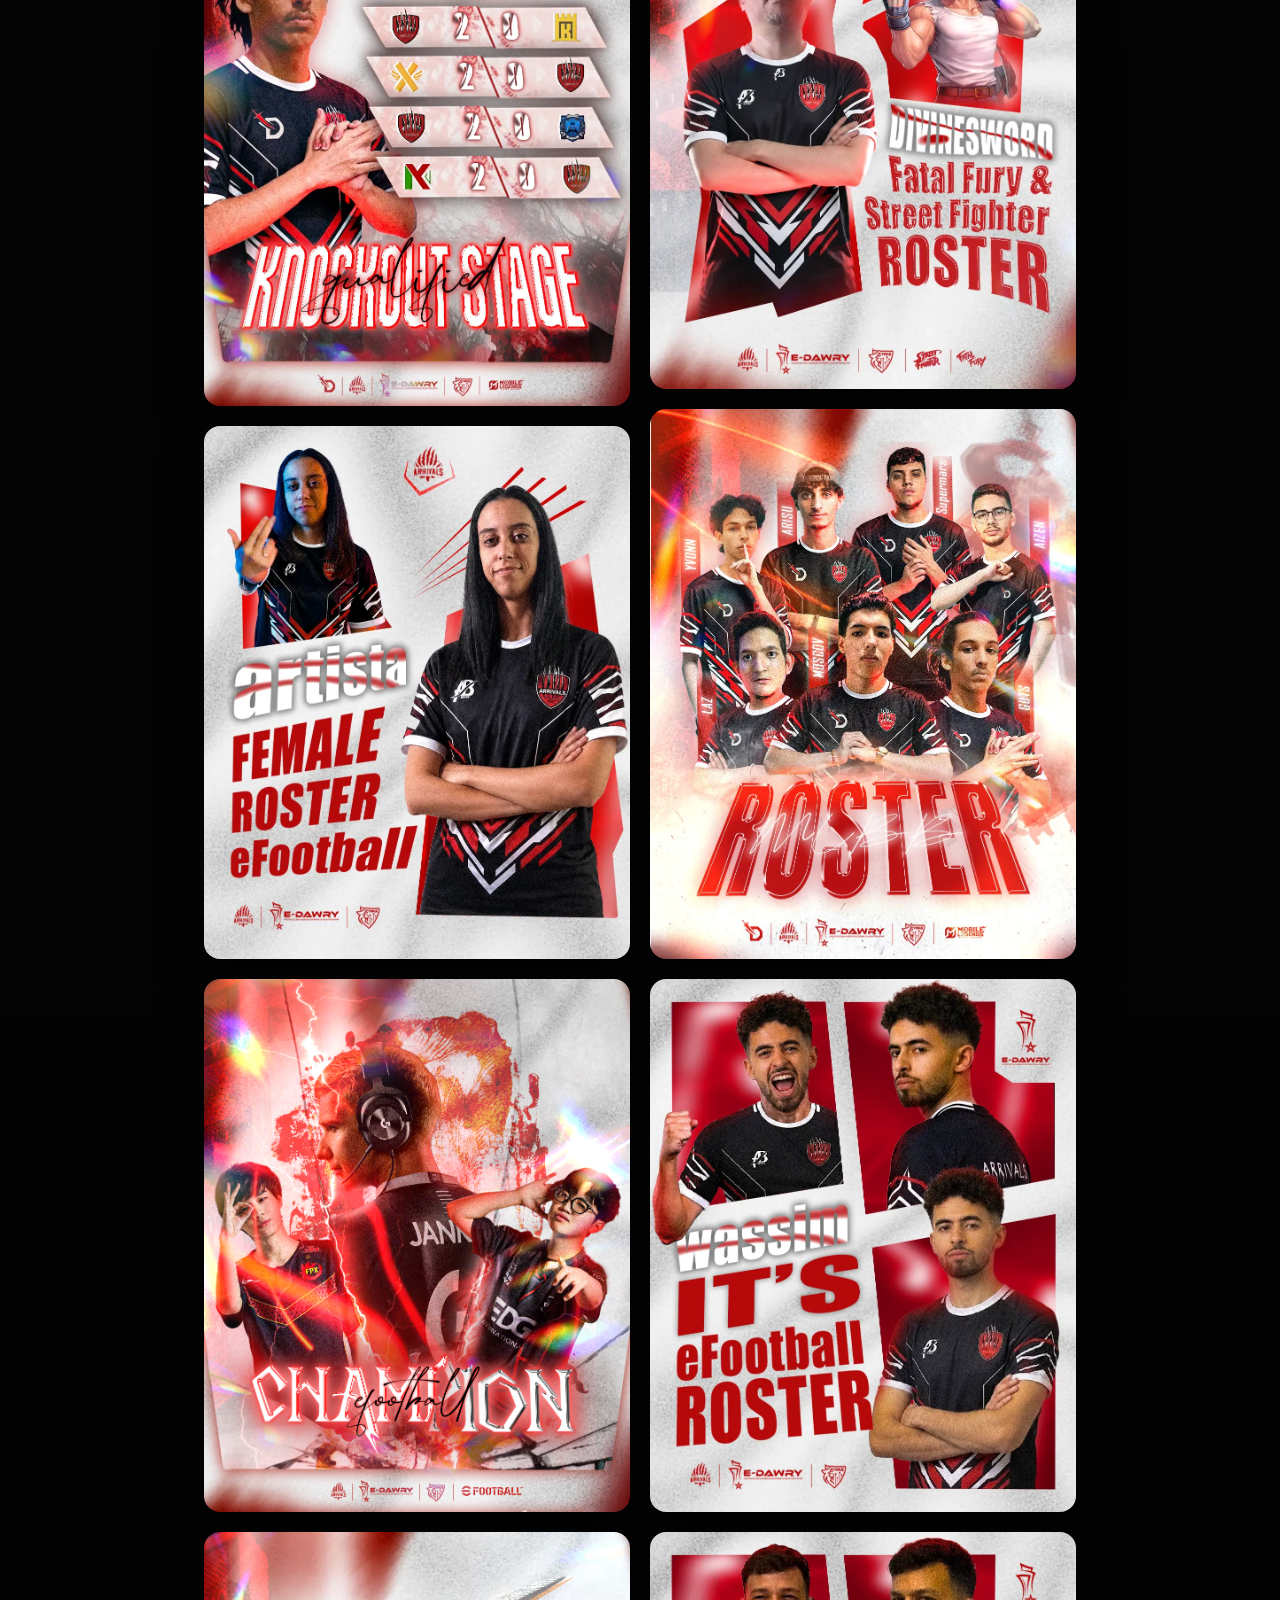
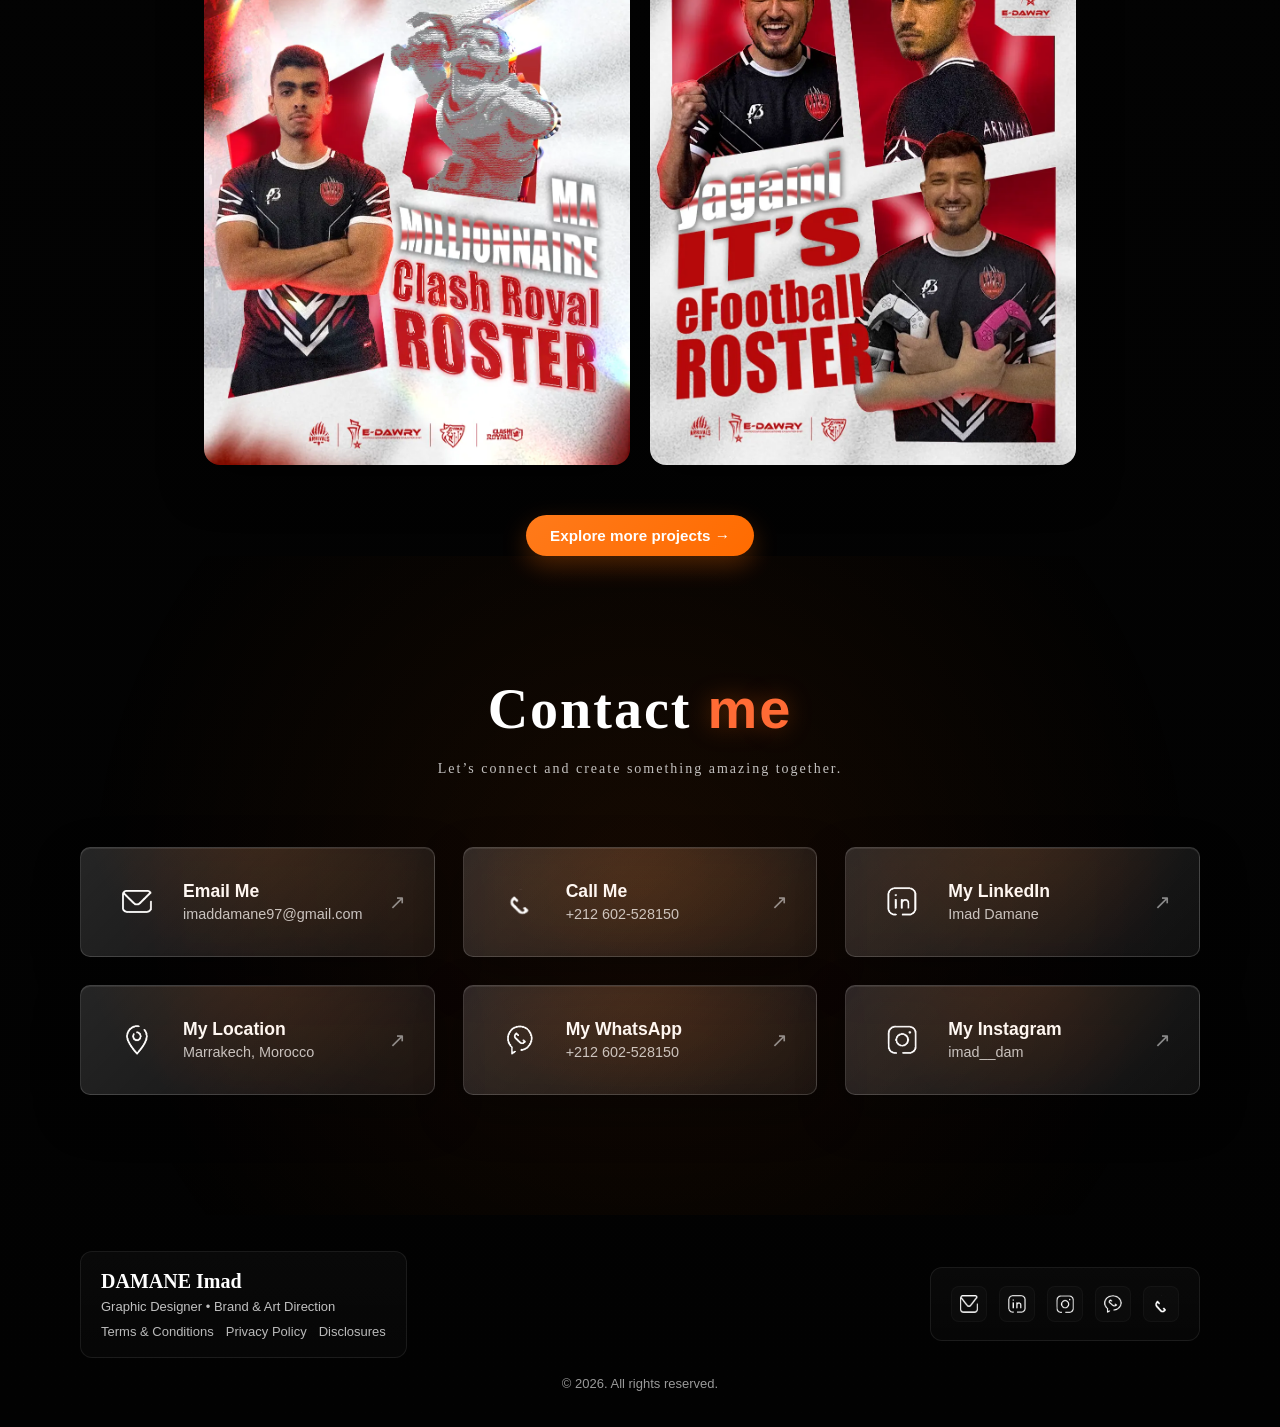
==== commit 6345721b: "Describe your changes" ====
--- a/arrivals_page.html
+++ b/arrivals_page.html
@@ -62,6 +62,7 @@
             <!-- <img src="images/projects gallary/ARRIVALS gallary/arrivals efootball thankyou.webp" alt="Arrivals 6" class="project-img"> -->
             <img src="images/projects gallary/ARRIVALS gallary/arrivals mlbb results V2.webp" alt="Arrivals 7" class="project-img">
             <img src="images/projects gallary/ARRIVALS gallary/artista arrivals (4).webp" alt="Arrivals 1" class="project-img">
+            <img src="images/projects gallary/ARRIVALS gallary/arrivals Champions.webp" alt="Arrivals 1" class="project-img">
             <img src="images/projects gallary/ARRIVALS gallary/Clash Roya Arrivals (1).webp" alt="Arrivals 2" class="project-img">
             <img src="images/projects gallary/ARRIVALS gallary/efootball r16.webp" alt="Arrivals 3" class="project-img">
             <img src="images/projects gallary/ARRIVALS gallary/fatal & street arrivals (1).webp" alt="Arrivals 4" class="project-img">
--- a/style.css
+++ b/style.css
@@ -1297,12 +1297,12 @@
       background-position: center;
     }
 
-    .testimonial-section .avatar-1 { background-image: url("images/recomendations_pfp/hiba.webp"); }
-    .testimonial-section .avatar-2 { background-image: url("images/recomendations_pfp/malasombra and mohammed fj.webp"); }
-    .testimonial-section .avatar-3 { background-image: url("images/recomendations_pfp/fouad oubla.webp"); }
-    .testimonial-section .avatar-4 { background-image: url("images/recomendations_pfp/malasombra and mohammed fj.webp"); }
-    .testimonial-section .avatar-5 { background-image: url("images/recomendations_pfp/youssef_lechehab.webp"); }
-    .testimonial-section .avatar-6 { background-image: url("images/recomendations_pfp/aymen neya.webp"); }
+    .testimonial-section .avatar-1 { background-image: url("images/recomendations_pfp/hiba.jpg"); }
+    .testimonial-section .avatar-2 { background-image: url("images/recomendations_pfp/malasombra and mohammed fj.jpg"); }
+    .testimonial-section .avatar-3 { background-image: url("images/recomendations_pfp/fouad oubla.jpeg"); }
+    .testimonial-section .avatar-4 { background-image: url("images/recomendations_pfp/malasombra and mohammed fj.jpg"); }
+    .testimonial-section .avatar-5 { background-image: url("images/recomendations_pfp/youssef_lechehab.jpg"); }
+    .testimonial-section .avatar-6 { background-image: url("images/recomendations_pfp/aymen neya.jpg"); }
 
     .testimonial-section .testimonial-name {
       font-size: 1.08rem;
@@ -1822,7 +1822,7 @@
         position: fixed;
         inset: 0;
         /* mobile background uses provided image */
-        background-image: url("images/mobile_background/mobile.webp");
+        background-image: url("images/mobile_background/mobile.jpg");
         background-size: cover;
         background-position: center;
         background-repeat: no-repeat;
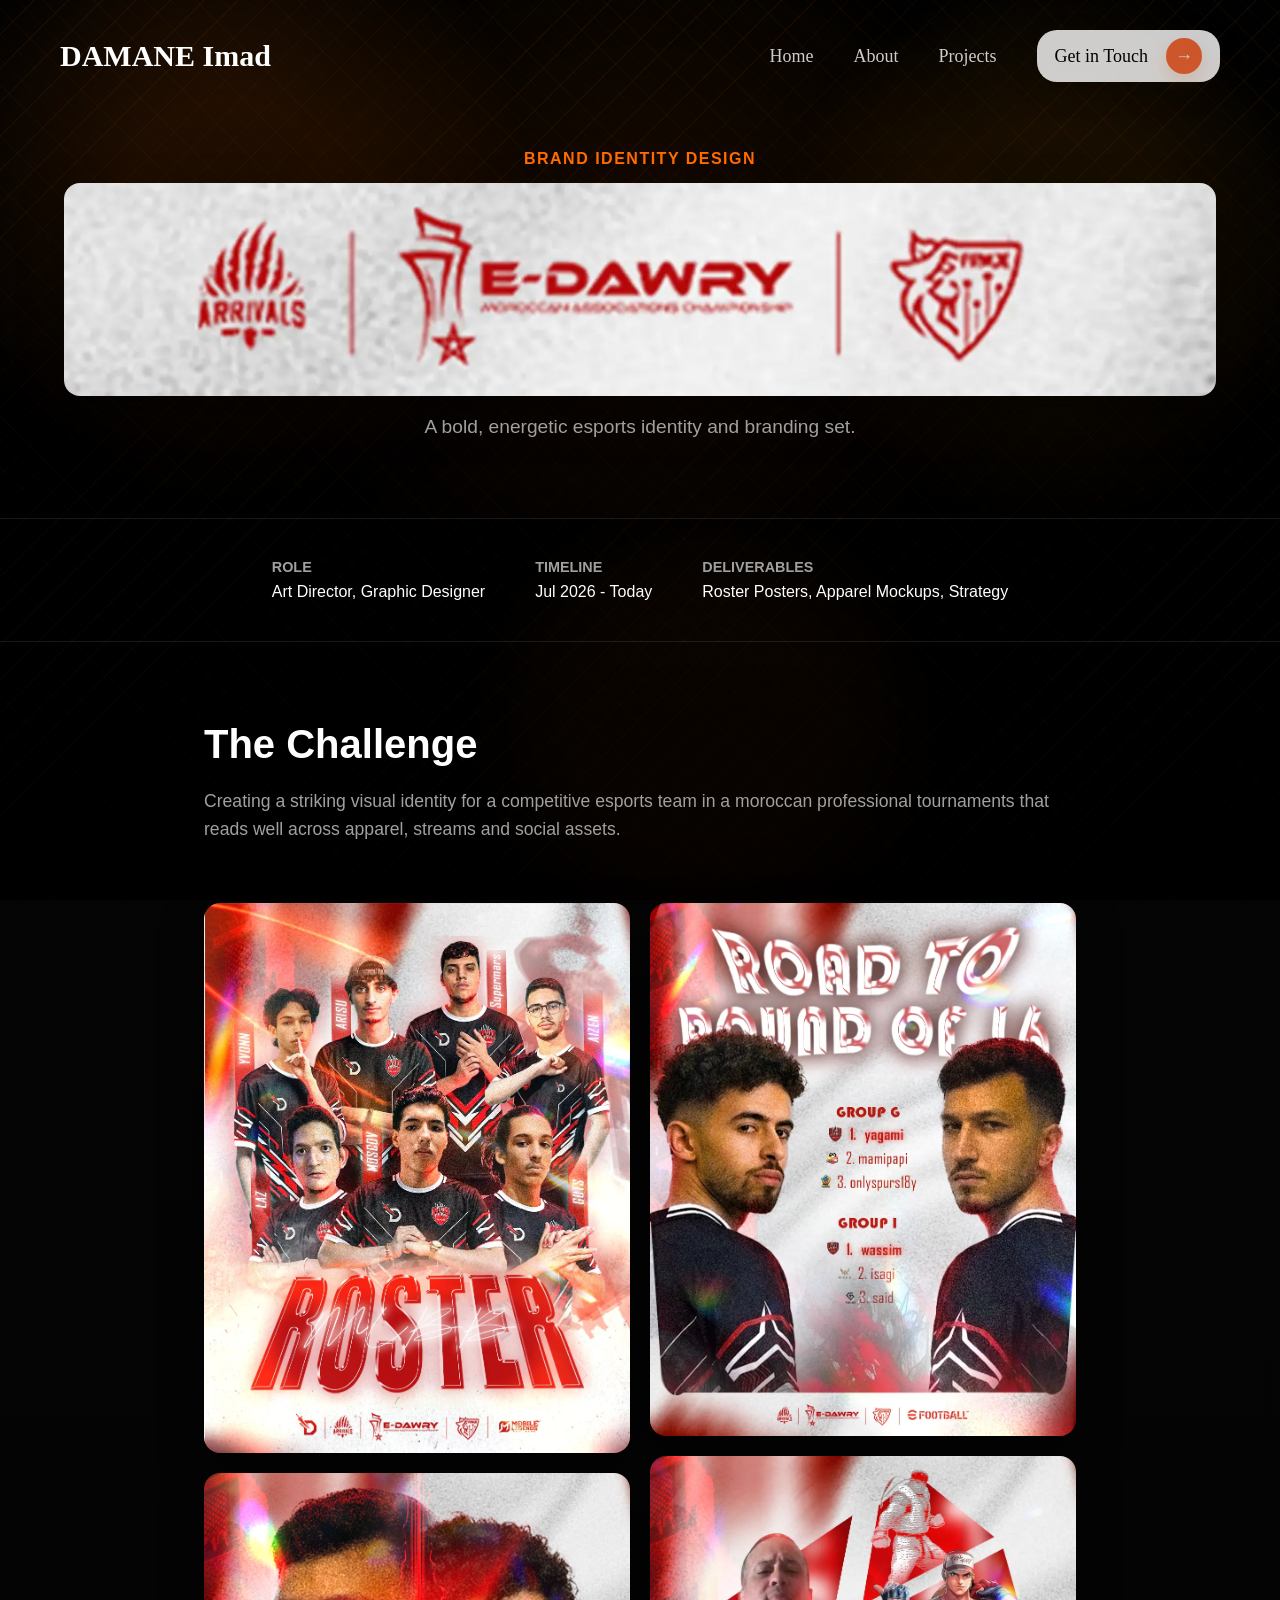
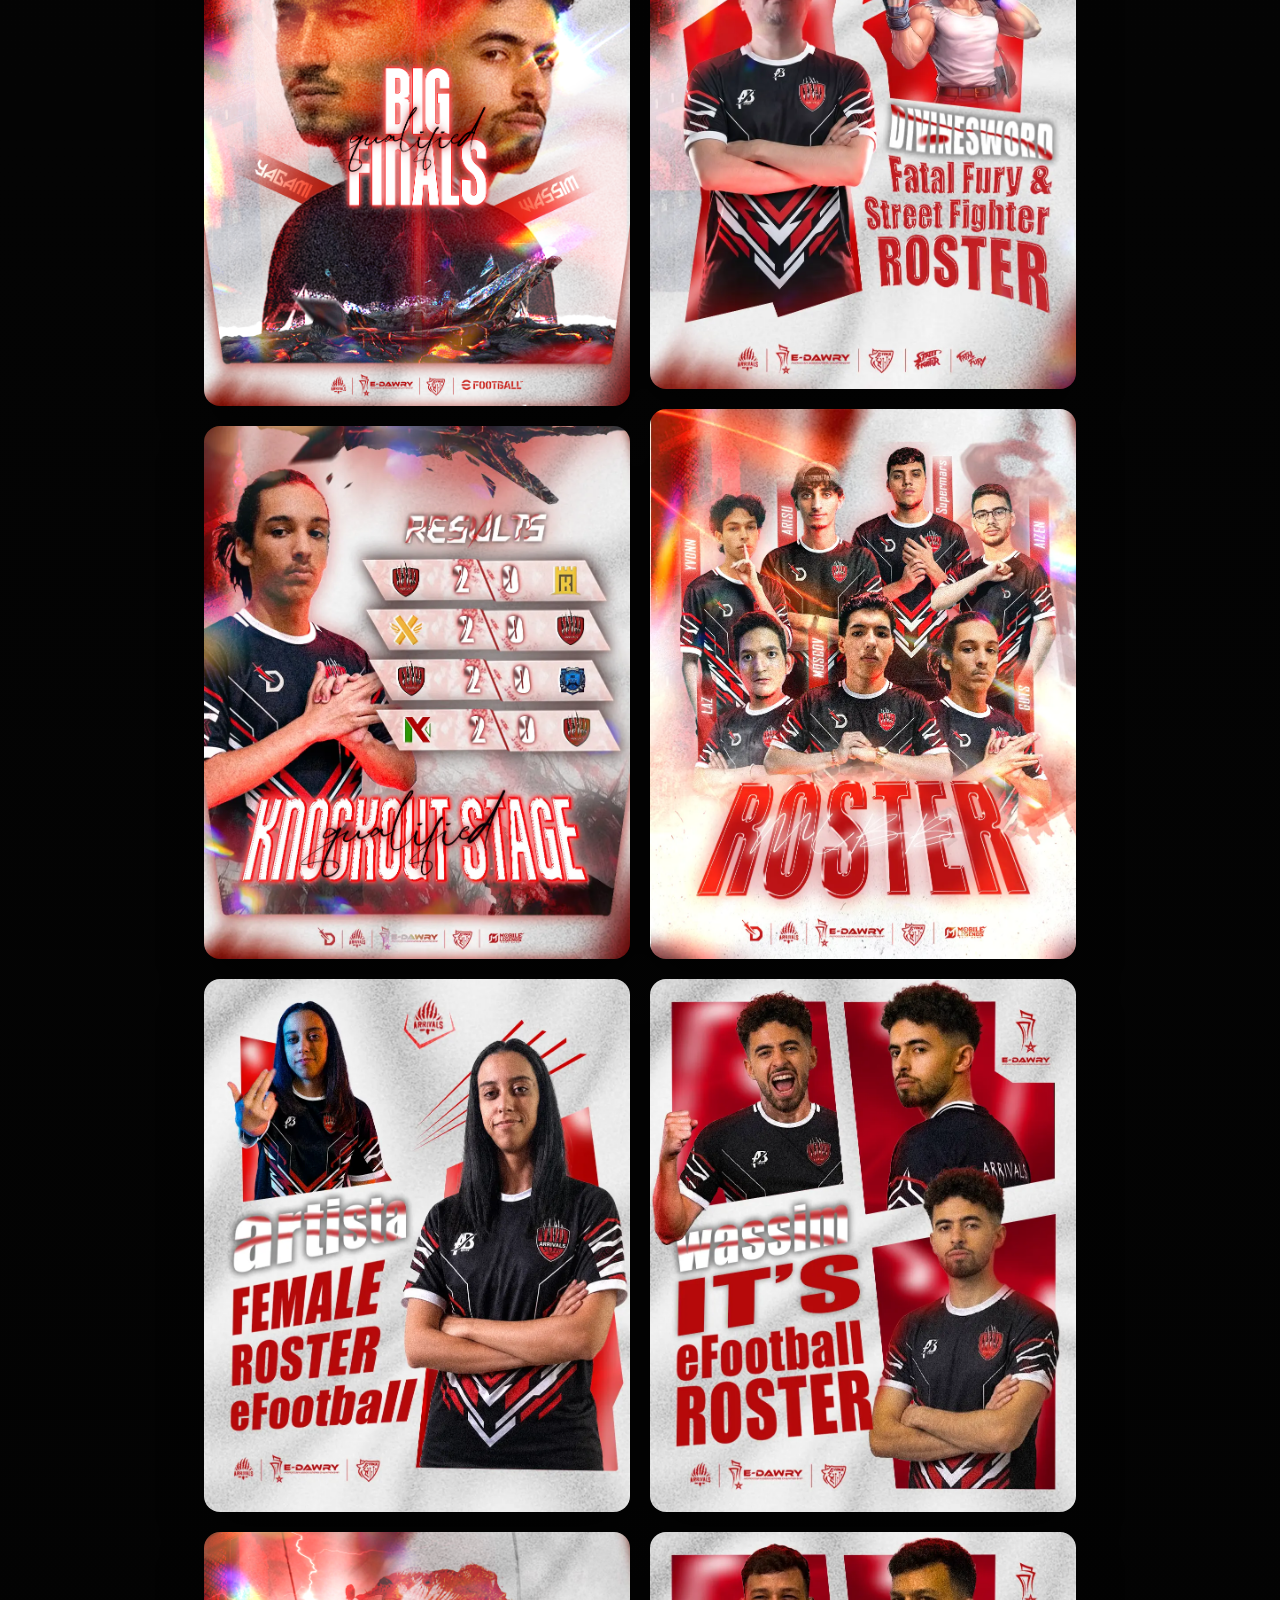
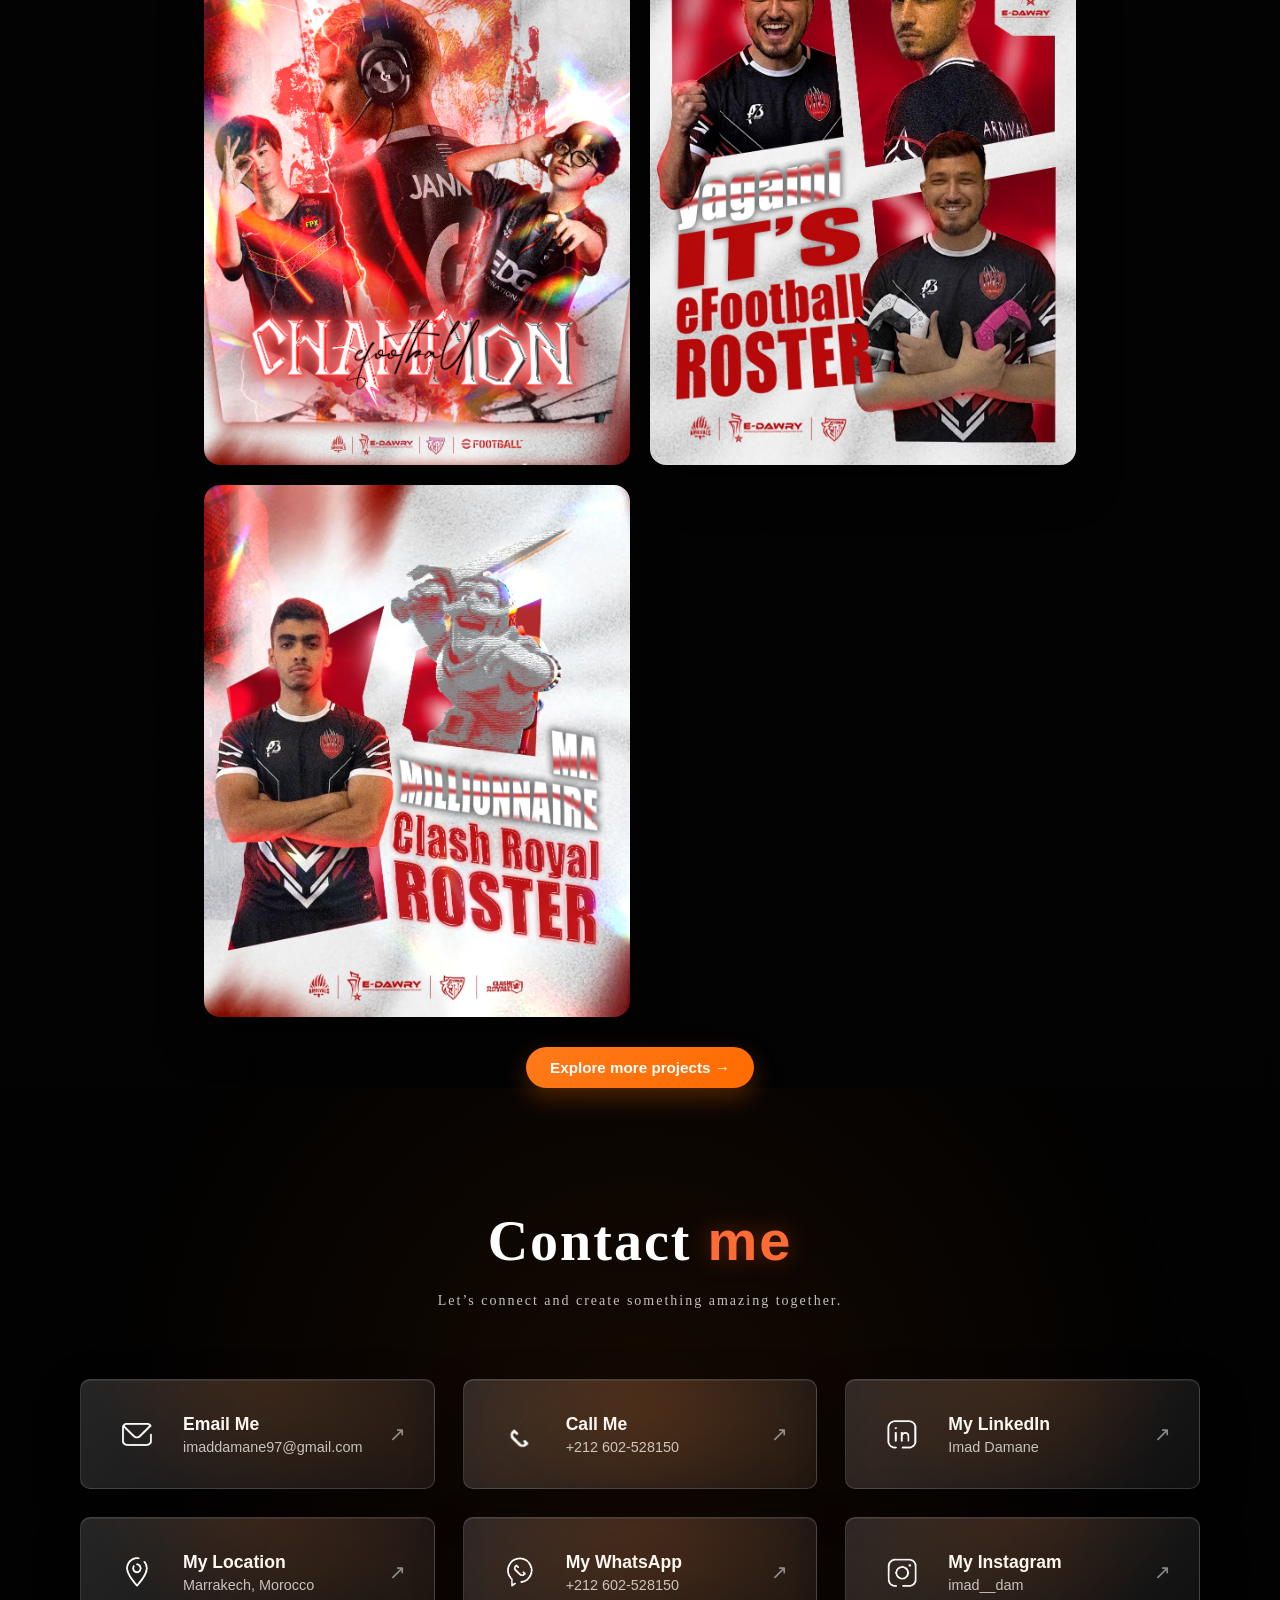
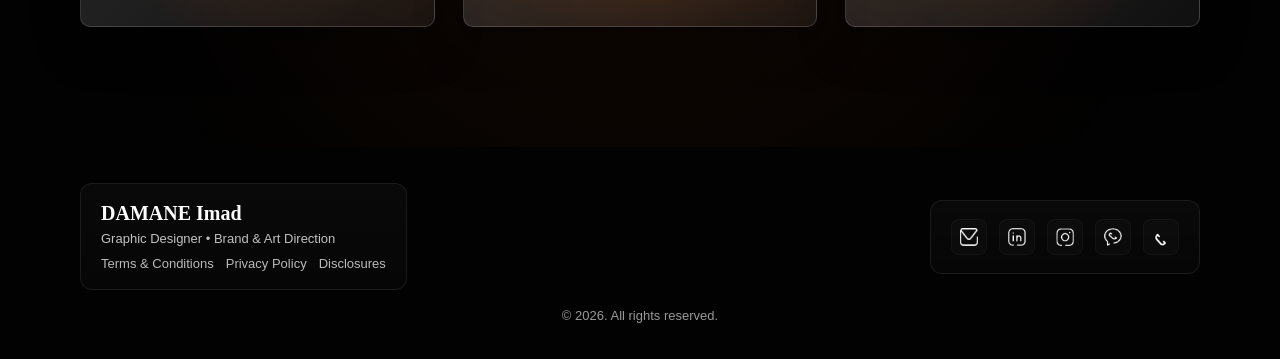
==== commit 179a693e: "Describe your changes" ====
--- a/arrivals_page.html
+++ b/arrivals_page.html
@@ -59,7 +59,7 @@
 
         <div class="image-grid">
             <img src="images/projects gallary/ARRIVALS gallary/mlbb arrivals.webp" alt="Arrivals 5" class="project-img">
-            <!-- <img src="images/projects gallary/ARRIVALS gallary/arrivals efootball thankyou.webp" alt="Arrivals 6" class="project-img"> -->
+            <img src="images/projects gallary/ARRIVALS gallary/Arrivals efoot BF Q (1).webp" alt="Arrivals 6" class="project-img">
             <img src="images/projects gallary/ARRIVALS gallary/arrivals mlbb results V2.webp" alt="Arrivals 7" class="project-img">
             <img src="images/projects gallary/ARRIVALS gallary/artista arrivals (4).webp" alt="Arrivals 1" class="project-img">
             <img src="images/projects gallary/ARRIVALS gallary/arrivals Champions.webp" alt="Arrivals 1" class="project-img">
